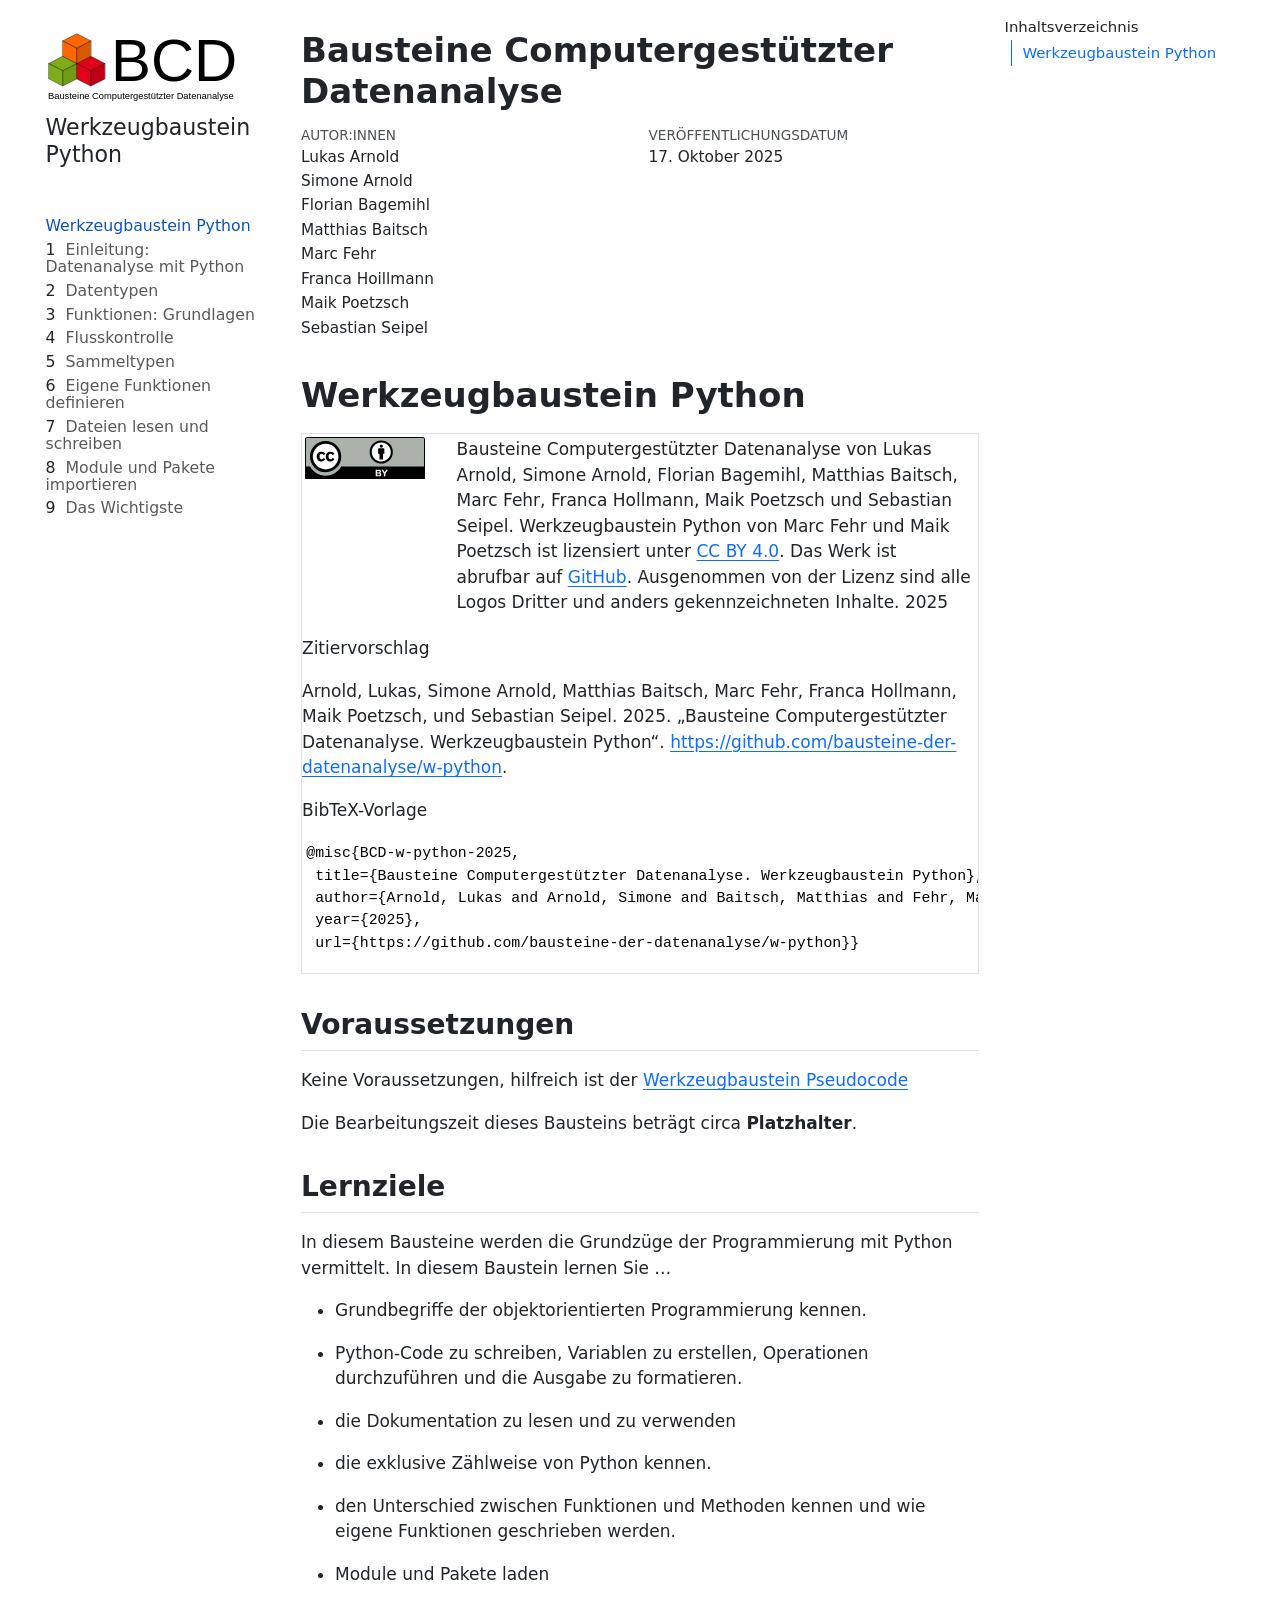
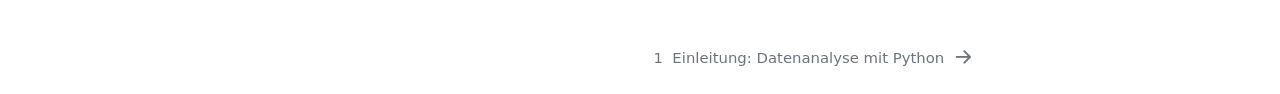
==== output/book/index.html @ e2e71bfd "Added english translation" ====
<!DOCTYPE html>
<html xmlns="http://www.w3.org/1999/xhtml" lang="de" xml:lang="de"><head>

<meta charset="utf-8">
<meta name="generator" content="quarto-1.6.42">

<meta name="viewport" content="width=device-width, initial-scale=1.0, user-scalable=yes">

<meta name="author" content="Lukas Arnold">
<meta name="author" content="Simone Arnold">
<meta name="author" content="Florian Bagemihl">
<meta name="author" content="Matthias Baitsch">
<meta name="author" content="Marc Fehr">
<meta name="author" content="Franca Hoillmann">
<meta name="author" content="Maik Poetzsch">
<meta name="author" content="Sebastian Seipel">

<title>Bausteine Computergestützter Datenanalyse</title>
<style>
code{white-space: pre-wrap;}
span.smallcaps{font-variant: small-caps;}
div.columns{display: flex; gap: min(4vw, 1.5em);}
div.column{flex: auto; overflow-x: auto;}
div.hanging-indent{margin-left: 1.5em; text-indent: -1.5em;}
ul.task-list{list-style: none;}
ul.task-list li input[type="checkbox"] {
  width: 0.8em;
  margin: 0 0.8em 0.2em -1em; /* quarto-specific, see https://github.com/quarto-dev/quarto-cli/issues/4556 */ 
  vertical-align: middle;
}
</style>


<script src="site_libs/quarto-nav/quarto-nav.js"></script>
<script src="site_libs/quarto-nav/headroom.min.js"></script>
<script src="site_libs/clipboard/clipboard.min.js"></script>
<script src="site_libs/quarto-search/autocomplete.umd.js"></script>
<script src="site_libs/quarto-search/fuse.min.js"></script>
<script src="site_libs/quarto-search/quarto-search.js"></script>
<meta name="quarto:offset" content="./">
<link href="./skript/einleitung.html" rel="next">
<script src="site_libs/quarto-html/quarto.js"></script>
<script src="site_libs/quarto-html/popper.min.js"></script>
<script src="site_libs/quarto-html/tippy.umd.min.js"></script>
<script src="site_libs/quarto-html/anchor.min.js"></script>
<link href="site_libs/quarto-html/tippy.css" rel="stylesheet">
<link href="site_libs/quarto-html/quarto-syntax-highlighting-2f5df379a58b258e96c21c0638c20c03.css" rel="stylesheet" id="quarto-text-highlighting-styles">
<script src="site_libs/bootstrap/bootstrap.min.js"></script>
<link href="site_libs/bootstrap/bootstrap-icons.css" rel="stylesheet">
<link href="site_libs/bootstrap/bootstrap-41b50336b84d19d21e4f3e93c35ff765.min.css" rel="stylesheet" append-hash="true" id="quarto-bootstrap" data-mode="light">
<script id="quarto-search-options" type="application/json">{
  "location": "sidebar",
  "copy-button": false,
  "collapse-after": 3,
  "panel-placement": "start",
  "type": "textbox",
  "limit": 50,
  "keyboard-shortcut": [
    "f",
    "/",
    "s"
  ],
  "show-item-context": false,
  "language": {
    "search-no-results-text": "Keine Treffer",
    "search-matching-documents-text": "Treffer",
    "search-copy-link-title": "Link in die Suche kopieren",
    "search-hide-matches-text": "Zusätzliche Treffer verbergen",
    "search-more-match-text": "weitere Treffer in diesem Dokument",
    "search-more-matches-text": "weitere Treffer in diesem Dokument",
    "search-clear-button-title": "Zurücksetzen",
    "search-text-placeholder": "",
    "search-detached-cancel-button-title": "Abbrechen",
    "search-submit-button-title": "Abschicken",
    "search-label": "Suchen"
  }
}</script>
<link rel="shortcut icon" href="skript/00-bilder/favicon_bcd_new.svg">
<link rel="icon" type="image/x-icon" href="logo.ico">


</head>

<body class="nav-sidebar floating">

<div id="quarto-search-results"></div>
  <header id="quarto-header" class="headroom fixed-top">
  <nav class="quarto-secondary-nav">
    <div class="container-fluid d-flex">
      <button type="button" class="quarto-btn-toggle btn" data-bs-toggle="collapse" role="button" data-bs-target=".quarto-sidebar-collapse-item" aria-controls="quarto-sidebar" aria-expanded="false" aria-label="Seitenleiste umschalten" onclick="if (window.quartoToggleHeadroom) { window.quartoToggleHeadroom(); }">
        <i class="bi bi-layout-text-sidebar-reverse"></i>
      </button>
        <nav class="quarto-page-breadcrumbs" aria-label="breadcrumb"><ol class="breadcrumb"><li class="breadcrumb-item"><a href="./index.html">Werkzeugbaustein Python</a></li></ol></nav>
        <a class="flex-grow-1" role="navigation" data-bs-toggle="collapse" data-bs-target=".quarto-sidebar-collapse-item" aria-controls="quarto-sidebar" aria-expanded="false" aria-label="Seitenleiste umschalten" onclick="if (window.quartoToggleHeadroom) { window.quartoToggleHeadroom(); }">      
        </a>
      <button type="button" class="btn quarto-search-button" aria-label="Suchen" onclick="window.quartoOpenSearch();">
        <i class="bi bi-search"></i>
      </button>
    </div>
  </nav>
</header>
<!-- content -->
<div id="quarto-content" class="quarto-container page-columns page-rows-contents page-layout-article">
<!-- sidebar -->
  <nav id="quarto-sidebar" class="sidebar collapse collapse-horizontal quarto-sidebar-collapse-item sidebar-navigation floating overflow-auto">
    <div class="pt-lg-2 mt-2 text-left sidebar-header sidebar-header-stacked">
      <a href="./index.html" class="sidebar-logo-link">
      <img src="./skript/00-bilder/logo_with_text_new.svg" alt="" class="sidebar-logo py-0 d-lg-inline d-none">
      </a>
    <div class="sidebar-title mb-0 py-0">
      <a href="./">Werkzeugbaustein Python</a> 
    </div>
      </div>
        <div class="mt-2 flex-shrink-0 align-items-center">
        <div class="sidebar-search">
        <div id="quarto-search" class="" title="Suchen"></div>
        </div>
        </div>
    <div class="sidebar-menu-container"> 
    <ul class="list-unstyled mt-1">
        <li class="sidebar-item">
  <div class="sidebar-item-container"> 
  <a href="./index.html" class="sidebar-item-text sidebar-link active">
 <span class="menu-text">Werkzeugbaustein Python</span></a>
  </div>
</li>
        <li class="sidebar-item">
  <div class="sidebar-item-container"> 
  <a href="./skript/einleitung.html" class="sidebar-item-text sidebar-link">
 <span class="menu-text"><span class="chapter-number">1</span>&nbsp; <span class="chapter-title">Einleitung: Datenanalyse mit Python</span></span></a>
  </div>
</li>
        <li class="sidebar-item">
  <div class="sidebar-item-container"> 
  <a href="./skript/datentypen.html" class="sidebar-item-text sidebar-link">
 <span class="menu-text"><span class="chapter-number">2</span>&nbsp; <span class="chapter-title">Datentypen</span></span></a>
  </div>
</li>
        <li class="sidebar-item">
  <div class="sidebar-item-container"> 
  <a href="./skript/funktionen.html" class="sidebar-item-text sidebar-link">
 <span class="menu-text"><span class="chapter-number">3</span>&nbsp; <span class="chapter-title">Funktionen: Grundlagen</span></span></a>
  </div>
</li>
        <li class="sidebar-item">
  <div class="sidebar-item-container"> 
  <a href="./skript/flusskontrolle.html" class="sidebar-item-text sidebar-link">
 <span class="menu-text"><span class="chapter-number">4</span>&nbsp; <span class="chapter-title">Flusskontrolle</span></span></a>
  </div>
</li>
        <li class="sidebar-item">
  <div class="sidebar-item-container"> 
  <a href="./skript/sammeltypen.html" class="sidebar-item-text sidebar-link">
 <span class="menu-text"><span class="chapter-number">5</span>&nbsp; <span class="chapter-title">Sammeltypen</span></span></a>
  </div>
</li>
        <li class="sidebar-item">
  <div class="sidebar-item-container"> 
  <a href="./skript/funktionen-definieren.html" class="sidebar-item-text sidebar-link">
 <span class="menu-text"><span class="chapter-number">6</span>&nbsp; <span class="chapter-title">Eigene Funktionen definieren</span></span></a>
  </div>
</li>
        <li class="sidebar-item">
  <div class="sidebar-item-container"> 
  <a href="./skript/dateien-lesen-und-schreiben.html" class="sidebar-item-text sidebar-link">
 <span class="menu-text"><span class="chapter-number">7</span>&nbsp; <span class="chapter-title">Dateien lesen und schreiben</span></span></a>
  </div>
</li>
        <li class="sidebar-item">
  <div class="sidebar-item-container"> 
  <a href="./skript/module-und-pakete-importieren.html" class="sidebar-item-text sidebar-link">
 <span class="menu-text"><span class="chapter-number">8</span>&nbsp; <span class="chapter-title">Module und Pakete importieren</span></span></a>
  </div>
</li>
        <li class="sidebar-item">
  <div class="sidebar-item-container"> 
  <a href="./skript/daswichtigste.html" class="sidebar-item-text sidebar-link">
 <span class="menu-text"><span class="chapter-number">9</span>&nbsp; <span class="chapter-title">Das Wichtigste</span></span></a>
  </div>
</li>
    </ul>
    </div>
</nav>
<div id="quarto-sidebar-glass" class="quarto-sidebar-collapse-item" data-bs-toggle="collapse" data-bs-target=".quarto-sidebar-collapse-item"></div>
<!-- margin-sidebar -->
    <div id="quarto-margin-sidebar" class="sidebar margin-sidebar">
        <nav id="TOC" role="doc-toc" class="toc-active">
    <h2 id="toc-title">Inhaltsverzeichnis</h2>
   
  <ul>
  <li><a href="#werkzeugbaustein-python" id="toc-werkzeugbaustein-python" class="nav-link active" data-scroll-target="#werkzeugbaustein-python">Werkzeugbaustein Python</a>
  <ul class="collapse">
  <li><a href="#voraussetzungen" id="toc-voraussetzungen" class="nav-link" data-scroll-target="#voraussetzungen">Voraussetzungen</a></li>
  <li><a href="#lernziele" id="toc-lernziele" class="nav-link" data-scroll-target="#lernziele">Lernziele</a></li>
  </ul></li>
  </ul>
</nav>
    </div>
<!-- main -->
<main class="content" id="quarto-document-content">

<header id="title-block-header" class="quarto-title-block default">
<div class="quarto-title">
<h1 class="title">Bausteine Computergestützter Datenanalyse</h1>
</div>



<div class="quarto-title-meta">

    <div>
    <div class="quarto-title-meta-heading">Autor:innen</div>
    <div class="quarto-title-meta-contents">
             <p>Lukas Arnold </p>
             <p>Simone Arnold </p>
             <p>Florian Bagemihl </p>
             <p>Matthias Baitsch </p>
             <p>Marc Fehr </p>
             <p>Franca Hoillmann </p>
             <p>Maik Poetzsch </p>
             <p>Sebastian Seipel </p>
          </div>
  </div>
    
    <div>
    <div class="quarto-title-meta-heading">Veröffentlichungsdatum</div>
    <div class="quarto-title-meta-contents">
      <p class="date">17. Oktober 2025</p>
    </div>
  </div>
  
    
  </div>
  


</header>


<section id="werkzeugbaustein-python" class="level1 unnumbered">
<h1 class="unnumbered">Werkzeugbaustein Python</h1>
<div id="Lizenz" class="border">
<div>

</div>
<div class="quarto-layout-panel" data-layout="[20, 80]">
<div class="quarto-layout-row">
<div class="quarto-layout-cell" style="flex-basis: 20.0%;justify-content: center;">
<p><img src="skript/00-bilder/CC-BY.svg" class="img-fluid" alt="Symbol des Lizenzhinweises Creative Commons BY"></p>
</div>
<div class="quarto-layout-cell" style="flex-basis: 80.0%;justify-content: flex-start;">
<p>Bausteine Computergestützter Datenanalyse von Lukas Arnold, Simone Arnold, Florian Bagemihl, Matthias Baitsch, Marc Fehr, Franca Hollmann, Maik Poetzsch und Sebastian Seipel. Werkzeugbaustein Python von Marc Fehr und Maik Poetzsch ist lizensiert unter <a href="https://creativecommons.org/licenses/by/4.0/deed.de">CC BY 4.0</a>. Das Werk ist abrufbar auf <a href="https://github.com/bausteine-der-datenanalyse/w-python">GitHub</a>. Ausgenommen von der Lizenz sind alle Logos Dritter und anders gekennzeichneten Inhalte. 2025</p>
</div>
</div>
</div>
<p>Zitiervorschlag</p>
<p>Arnold, Lukas, Simone Arnold, Matthias Baitsch, Marc Fehr, Franca Hollmann, Maik Poetzsch, und Sebastian Seipel. 2025. „Bausteine Computergestützter Datenanalyse. Werkzeugbaustein Python“. <a href="https://github.com/bausteine-der-datenanalyse/w-python" class="uri">https://github.com/bausteine-der-datenanalyse/w-python</a>.</p>
<p>BibTeX-Vorlage</p>
<pre><code>@misc{BCD-w-python-2025,
 title={Bausteine Computergestützter Datenanalyse. Werkzeugbaustein Python},
 author={Arnold, Lukas and Arnold, Simone and Baitsch, Matthias and Fehr, Marc and Hollmann, Franca and Poetzsch, Maik and Seipel, Sebastian},
 year={2025},
 url={https://github.com/bausteine-der-datenanalyse/w-python}} </code></pre>
</div>
<section id="voraussetzungen" class="level2">
<h2 class="anchored" data-anchor-id="voraussetzungen">Voraussetzungen</h2>
<p>Keine Voraussetzungen, hilfreich ist der <a href="https://bausteine-der-datenanalyse.github.io/w-pseudocode/Pseudocode.html">Werkzeugbaustein Pseudocode</a></p>
<p>Die Bearbeitungszeit dieses Bausteins beträgt circa <strong>Platzhalter</strong>.</p>
</section>
<section id="lernziele" class="level2">
<h2 class="anchored" data-anchor-id="lernziele">Lernziele</h2>
<p>In diesem Bausteine werden die Grundzüge der Programmierung mit Python vermittelt. In diesem Baustein lernen Sie …</p>
<ul>
<li><p>Grundbegriffe der objektorientierten Programmierung kennen.</p></li>
<li><p>Python-Code zu schreiben, Variablen zu erstellen, Operationen durchzuführen und die Ausgabe zu formatieren.</p></li>
<li><p>die Dokumentation zu lesen und zu verwenden</p></li>
<li><p>die exklusive Zählweise von Python kennen.</p></li>
<li><p>den Unterschied zwischen Funktionen und Methoden kennen und wie eigene Funktionen geschrieben werden.</p></li>
<li><p>Module und Pakete laden</p></li>
</ul>


</section>
</section>

</main> <!-- /main -->
<script id="quarto-html-after-body" type="application/javascript">
window.document.addEventListener("DOMContentLoaded", function (event) {
  const toggleBodyColorMode = (bsSheetEl) => {
    const mode = bsSheetEl.getAttribute("data-mode");
    const bodyEl = window.document.querySelector("body");
    if (mode === "dark") {
      bodyEl.classList.add("quarto-dark");
      bodyEl.classList.remove("quarto-light");
    } else {
      bodyEl.classList.add("quarto-light");
      bodyEl.classList.remove("quarto-dark");
    }
  }
  const toggleBodyColorPrimary = () => {
    const bsSheetEl = window.document.querySelector("link#quarto-bootstrap");
    if (bsSheetEl) {
      toggleBodyColorMode(bsSheetEl);
    }
  }
  toggleBodyColorPrimary();  
  const icon = "";
  const anchorJS = new window.AnchorJS();
  anchorJS.options = {
    placement: 'right',
    icon: icon
  };
  anchorJS.add('.anchored');
  const isCodeAnnotation = (el) => {
    for (const clz of el.classList) {
      if (clz.startsWith('code-annotation-')) {                     
        return true;
      }
    }
    return false;
  }
  const onCopySuccess = function(e) {
    // button target
    const button = e.trigger;
    // don't keep focus
    button.blur();
    // flash "checked"
    button.classList.add('code-copy-button-checked');
    var currentTitle = button.getAttribute("title");
    button.setAttribute("title", "Kopiert");
    let tooltip;
    if (window.bootstrap) {
      button.setAttribute("data-bs-toggle", "tooltip");
      button.setAttribute("data-bs-placement", "left");
      button.setAttribute("data-bs-title", "Kopiert");
      tooltip = new bootstrap.Tooltip(button, 
        { trigger: "manual", 
          customClass: "code-copy-button-tooltip",
          offset: [0, -8]});
      tooltip.show();    
    }
    setTimeout(function() {
      if (tooltip) {
        tooltip.hide();
        button.removeAttribute("data-bs-title");
        button.removeAttribute("data-bs-toggle");
        button.removeAttribute("data-bs-placement");
      }
      button.setAttribute("title", currentTitle);
      button.classList.remove('code-copy-button-checked');
    }, 1000);
    // clear code selection
    e.clearSelection();
  }
  const getTextToCopy = function(trigger) {
      const codeEl = trigger.previousElementSibling.cloneNode(true);
      for (const childEl of codeEl.children) {
        if (isCodeAnnotation(childEl)) {
          childEl.remove();
        }
      }
      return codeEl.innerText;
  }
  const clipboard = new window.ClipboardJS('.code-copy-button:not([data-in-quarto-modal])', {
    text: getTextToCopy
  });
  clipboard.on('success', onCopySuccess);
  if (window.document.getElementById('quarto-embedded-source-code-modal')) {
    const clipboardModal = new window.ClipboardJS('.code-copy-button[data-in-quarto-modal]', {
      text: getTextToCopy,
      container: window.document.getElementById('quarto-embedded-source-code-modal')
    });
    clipboardModal.on('success', onCopySuccess);
  }
    var localhostRegex = new RegExp(/^(?:http|https):\/\/localhost\:?[0-9]*\//);
    var mailtoRegex = new RegExp(/^mailto:/);
      var filterRegex = new RegExp('/' + window.location.host + '/');
    var isInternal = (href) => {
        return filterRegex.test(href) || localhostRegex.test(href) || mailtoRegex.test(href);
    }
    // Inspect non-navigation links and adorn them if external
 	var links = window.document.querySelectorAll('a[href]:not(.nav-link):not(.navbar-brand):not(.toc-action):not(.sidebar-link):not(.sidebar-item-toggle):not(.pagination-link):not(.no-external):not([aria-hidden]):not(.dropdown-item):not(.quarto-navigation-tool):not(.about-link)');
    for (var i=0; i<links.length; i++) {
      const link = links[i];
      if (!isInternal(link.href)) {
        // undo the damage that might have been done by quarto-nav.js in the case of
        // links that we want to consider external
        if (link.dataset.originalHref !== undefined) {
          link.href = link.dataset.originalHref;
        }
      }
    }
  function tippyHover(el, contentFn, onTriggerFn, onUntriggerFn) {
    const config = {
      allowHTML: true,
      maxWidth: 500,
      delay: 100,
      arrow: false,
      appendTo: function(el) {
          return el.parentElement;
      },
      interactive: true,
      interactiveBorder: 10,
      theme: 'quarto',
      placement: 'bottom-start',
    };
    if (contentFn) {
      config.content = contentFn;
    }
    if (onTriggerFn) {
      config.onTrigger = onTriggerFn;
    }
    if (onUntriggerFn) {
      config.onUntrigger = onUntriggerFn;
    }
    window.tippy(el, config); 
  }
  const noterefs = window.document.querySelectorAll('a[role="doc-noteref"]');
  for (var i=0; i<noterefs.length; i++) {
    const ref = noterefs[i];
    tippyHover(ref, function() {
      // use id or data attribute instead here
      let href = ref.getAttribute('data-footnote-href') || ref.getAttribute('href');
      try { href = new URL(href).hash; } catch {}
      const id = href.replace(/^#\/?/, "");
      const note = window.document.getElementById(id);
      if (note) {
        return note.innerHTML;
      } else {
        return "";
      }
    });
  }
  const xrefs = window.document.querySelectorAll('a.quarto-xref');
  const processXRef = (id, note) => {
    // Strip column container classes
    const stripColumnClz = (el) => {
      el.classList.remove("page-full", "page-columns");
      if (el.children) {
        for (const child of el.children) {
          stripColumnClz(child);
        }
      }
    }
    stripColumnClz(note)
    if (id === null || id.startsWith('sec-')) {
      // Special case sections, only their first couple elements
      const container = document.createElement("div");
      if (note.children && note.children.length > 2) {
        container.appendChild(note.children[0].cloneNode(true));
        for (let i = 1; i < note.children.length; i++) {
          const child = note.children[i];
          if (child.tagName === "P" && child.innerText === "") {
            continue;
          } else {
            container.appendChild(child.cloneNode(true));
            break;
          }
        }
        if (window.Quarto?.typesetMath) {
          window.Quarto.typesetMath(container);
        }
        return container.innerHTML
      } else {
        if (window.Quarto?.typesetMath) {
          window.Quarto.typesetMath(note);
        }
        return note.innerHTML;
      }
    } else {
      // Remove any anchor links if they are present
      const anchorLink = note.querySelector('a.anchorjs-link');
      if (anchorLink) {
        anchorLink.remove();
      }
      if (window.Quarto?.typesetMath) {
        window.Quarto.typesetMath(note);
      }
      if (note.classList.contains("callout")) {
        return note.outerHTML;
      } else {
        return note.innerHTML;
      }
    }
  }
  for (var i=0; i<xrefs.length; i++) {
    const xref = xrefs[i];
    tippyHover(xref, undefined, function(instance) {
      instance.disable();
      let url = xref.getAttribute('href');
      let hash = undefined; 
      if (url.startsWith('#')) {
        hash = url;
      } else {
        try { hash = new URL(url).hash; } catch {}
      }
      if (hash) {
        const id = hash.replace(/^#\/?/, "");
        const note = window.document.getElementById(id);
        if (note !== null) {
          try {
            const html = processXRef(id, note.cloneNode(true));
            instance.setContent(html);
          } finally {
            instance.enable();
            instance.show();
          }
        } else {
          // See if we can fetch this
          fetch(url.split('#')[0])
          .then(res => res.text())
          .then(html => {
            const parser = new DOMParser();
            const htmlDoc = parser.parseFromString(html, "text/html");
            const note = htmlDoc.getElementById(id);
            if (note !== null) {
              const html = processXRef(id, note);
              instance.setContent(html);
            } 
          }).finally(() => {
            instance.enable();
            instance.show();
          });
        }
      } else {
        // See if we can fetch a full url (with no hash to target)
        // This is a special case and we should probably do some content thinning / targeting
        fetch(url)
        .then(res => res.text())
        .then(html => {
          const parser = new DOMParser();
          const htmlDoc = parser.parseFromString(html, "text/html");
          const note = htmlDoc.querySelector('main.content');
          if (note !== null) {
            // This should only happen for chapter cross references
            // (since there is no id in the URL)
            // remove the first header
            if (note.children.length > 0 && note.children[0].tagName === "HEADER") {
              note.children[0].remove();
            }
            const html = processXRef(null, note);
            instance.setContent(html);
          } 
        }).finally(() => {
          instance.enable();
          instance.show();
        });
      }
    }, function(instance) {
    });
  }
      let selectedAnnoteEl;
      const selectorForAnnotation = ( cell, annotation) => {
        let cellAttr = 'data-code-cell="' + cell + '"';
        let lineAttr = 'data-code-annotation="' +  annotation + '"';
        const selector = 'span[' + cellAttr + '][' + lineAttr + ']';
        return selector;
      }
      const selectCodeLines = (annoteEl) => {
        const doc = window.document;
        const targetCell = annoteEl.getAttribute("data-target-cell");
        const targetAnnotation = annoteEl.getAttribute("data-target-annotation");
        const annoteSpan = window.document.querySelector(selectorForAnnotation(targetCell, targetAnnotation));
        const lines = annoteSpan.getAttribute("data-code-lines").split(",");
        const lineIds = lines.map((line) => {
          return targetCell + "-" + line;
        })
        let top = null;
        let height = null;
        let parent = null;
        if (lineIds.length > 0) {
            //compute the position of the single el (top and bottom and make a div)
            const el = window.document.getElementById(lineIds[0]);
            top = el.offsetTop;
            height = el.offsetHeight;
            parent = el.parentElement.parentElement;
          if (lineIds.length > 1) {
            const lastEl = window.document.getElementById(lineIds[lineIds.length - 1]);
            const bottom = lastEl.offsetTop + lastEl.offsetHeight;
            height = bottom - top;
          }
          if (top !== null && height !== null && parent !== null) {
            // cook up a div (if necessary) and position it 
            let div = window.document.getElementById("code-annotation-line-highlight");
            if (div === null) {
              div = window.document.createElement("div");
              div.setAttribute("id", "code-annotation-line-highlight");
              div.style.position = 'absolute';
              parent.appendChild(div);
            }
            div.style.top = top - 2 + "px";
            div.style.height = height + 4 + "px";
            div.style.left = 0;
            let gutterDiv = window.document.getElementById("code-annotation-line-highlight-gutter");
            if (gutterDiv === null) {
              gutterDiv = window.document.createElement("div");
              gutterDiv.setAttribute("id", "code-annotation-line-highlight-gutter");
              gutterDiv.style.position = 'absolute';
              const codeCell = window.document.getElementById(targetCell);
              const gutter = codeCell.querySelector('.code-annotation-gutter');
              gutter.appendChild(gutterDiv);
            }
            gutterDiv.style.top = top - 2 + "px";
            gutterDiv.style.height = height + 4 + "px";
          }
          selectedAnnoteEl = annoteEl;
        }
      };
      const unselectCodeLines = () => {
        const elementsIds = ["code-annotation-line-highlight", "code-annotation-line-highlight-gutter"];
        elementsIds.forEach((elId) => {
          const div = window.document.getElementById(elId);
          if (div) {
            div.remove();
          }
        });
        selectedAnnoteEl = undefined;
      };
        // Handle positioning of the toggle
    window.addEventListener(
      "resize",
      throttle(() => {
        elRect = undefined;
        if (selectedAnnoteEl) {
          selectCodeLines(selectedAnnoteEl);
        }
      }, 10)
    );
    function throttle(fn, ms) {
    let throttle = false;
    let timer;
      return (...args) => {
        if(!throttle) { // first call gets through
            fn.apply(this, args);
            throttle = true;
        } else { // all the others get throttled
            if(timer) clearTimeout(timer); // cancel #2
            timer = setTimeout(() => {
              fn.apply(this, args);
              timer = throttle = false;
            }, ms);
        }
      };
    }
      // Attach click handler to the DT
      const annoteDls = window.document.querySelectorAll('dt[data-target-cell]');
      for (const annoteDlNode of annoteDls) {
        annoteDlNode.addEventListener('click', (event) => {
          const clickedEl = event.target;
          if (clickedEl !== selectedAnnoteEl) {
            unselectCodeLines();
            const activeEl = window.document.querySelector('dt[data-target-cell].code-annotation-active');
            if (activeEl) {
              activeEl.classList.remove('code-annotation-active');
            }
            selectCodeLines(clickedEl);
            clickedEl.classList.add('code-annotation-active');
          } else {
            // Unselect the line
            unselectCodeLines();
            clickedEl.classList.remove('code-annotation-active');
          }
        });
      }
  const findCites = (el) => {
    const parentEl = el.parentElement;
    if (parentEl) {
      const cites = parentEl.dataset.cites;
      if (cites) {
        return {
          el,
          cites: cites.split(' ')
        };
      } else {
        return findCites(el.parentElement)
      }
    } else {
      return undefined;
    }
  };
  var bibliorefs = window.document.querySelectorAll('a[role="doc-biblioref"]');
  for (var i=0; i<bibliorefs.length; i++) {
    const ref = bibliorefs[i];
    const citeInfo = findCites(ref);
    if (citeInfo) {
      tippyHover(citeInfo.el, function() {
        var popup = window.document.createElement('div');
        citeInfo.cites.forEach(function(cite) {
          var citeDiv = window.document.createElement('div');
          citeDiv.classList.add('hanging-indent');
          citeDiv.classList.add('csl-entry');
          var biblioDiv = window.document.getElementById('ref-' + cite);
          if (biblioDiv) {
            citeDiv.innerHTML = biblioDiv.innerHTML;
          }
          popup.appendChild(citeDiv);
        });
        return popup.innerHTML;
      });
    }
  }
});
</script>
<nav class="page-navigation">
  <div class="nav-page nav-page-previous">
  </div>
  <div class="nav-page nav-page-next">
      <a href="./skript/einleitung.html" class="pagination-link" aria-label="Einleitung: Datenanalyse mit Python">
        <span class="nav-page-text"><span class="chapter-number">1</span>&nbsp; <span class="chapter-title">Einleitung: Datenanalyse mit Python</span></span> <i class="bi bi-arrow-right-short"></i>
      </a>
  </div>
</nav>
</div> <!-- /content -->




</body></html>
---- output/book/site_libs/quarto-html/tippy.css ----
.tippy-box[data-animation=fade][data-state=hidden]{opacity:0}[data-tippy-root]{max-width:calc(100vw - 10px)}.tippy-box{position:relative;background-color:#333;color:#fff;border-radius:4px;font-size:14px;line-height:1.4;white-space:normal;outline:0;transition-property:transform,visibility,opacity}.tippy-box[data-placement^=top]>.tippy-arrow{bottom:0}.tippy-box[data-placement^=top]>.tippy-arrow:before{bottom:-7px;left:0;border-width:8px 8px 0;border-top-color:initial;transform-origin:center top}.tippy-box[data-placement^=bottom]>.tippy-arrow{top:0}.tippy-box[data-placement^=bottom]>.tippy-arrow:before{top:-7px;left:0;border-width:0 8px 8px;border-bottom-color:initial;transform-origin:center bottom}.tippy-box[data-placement^=left]>.tippy-arrow{right:0}.tippy-box[data-placement^=left]>.tippy-arrow:before{border-width:8px 0 8px 8px;border-left-color:initial;right:-7px;transform-origin:center left}.tippy-box[data-placement^=right]>.tippy-arrow{left:0}.tippy-box[data-placement^=right]>.tippy-arrow:before{left:-7px;border-width:8px 8px 8px 0;border-right-color:initial;transform-origin:center right}.tippy-box[data-inertia][data-state=visible]{transition-timing-function:cubic-bezier(.54,1.5,.38,1.11)}.tippy-arrow{width:16px;height:16px;color:#333}.tippy-arrow:before{content:"";position:absolute;border-color:transparent;border-style:solid}.tippy-content{position:relative;padding:5px 9px;z-index:1}
---- output/book/site_libs/quarto-html/quarto-syntax-highlighting-2f5df379a58b258e96c21c0638c20c03.css ----
/* quarto syntax highlight colors */
:root {
  --quarto-hl-ot-color: #003B4F;
  --quarto-hl-at-color: #657422;
  --quarto-hl-ss-color: #20794D;
  --quarto-hl-an-color: #5E5E5E;
  --quarto-hl-fu-color: #4758AB;
  --quarto-hl-st-color: #20794D;
  --quarto-hl-cf-color: #003B4F;
  --quarto-hl-op-color: #5E5E5E;
  --quarto-hl-er-color: #AD0000;
  --quarto-hl-bn-color: #AD0000;
  --quarto-hl-al-color: #AD0000;
  --quarto-hl-va-color: #111111;
  --quarto-hl-bu-color: inherit;
  --quarto-hl-ex-color: inherit;
  --quarto-hl-pp-color: #AD0000;
  --quarto-hl-in-color: #5E5E5E;
  --quarto-hl-vs-color: #20794D;
  --quarto-hl-wa-color: #5E5E5E;
  --quarto-hl-do-color: #5E5E5E;
  --quarto-hl-im-color: #00769E;
  --quarto-hl-ch-color: #20794D;
  --quarto-hl-dt-color: #AD0000;
  --quarto-hl-fl-color: #AD0000;
  --quarto-hl-co-color: #5E5E5E;
  --quarto-hl-cv-color: #5E5E5E;
  --quarto-hl-cn-color: #8f5902;
  --quarto-hl-sc-color: #5E5E5E;
  --quarto-hl-dv-color: #AD0000;
  --quarto-hl-kw-color: #003B4F;
}

/* other quarto variables */
:root {
  --quarto-font-monospace: SFMono-Regular, Menlo, Monaco, Consolas, "Liberation Mono", "Courier New", monospace;
}

pre > code.sourceCode > span {
  color: #003B4F;
}

code span {
  color: #003B4F;
}

code.sourceCode > span {
  color: #003B4F;
}

div.sourceCode,
div.sourceCode pre.sourceCode {
  color: #003B4F;
}

code span.ot {
  color: #003B4F;
  font-style: inherit;
}

code span.at {
  color: #657422;
  font-style: inherit;
}

code span.ss {
  color: #20794D;
  font-style: inherit;
}

code span.an {
  color: #5E5E5E;
  font-style: inherit;
}

code span.fu {
  color: #4758AB;
  font-style: inherit;
}

code span.st {
  color: #20794D;
  font-style: inherit;
}

code span.cf {
  color: #003B4F;
  font-weight: bold;
  font-style: inherit;
}

code span.op {
  color: #5E5E5E;
  font-style: inherit;
}

code span.er {
  color: #AD0000;
  font-style: inherit;
}

code span.bn {
  color: #AD0000;
  font-style: inherit;
}

code span.al {
  color: #AD0000;
  font-style: inherit;
}

code span.va {
  color: #111111;
  font-style: inherit;
}

code span.bu {
  font-style: inherit;
}

code span.ex {
  font-style: inherit;
}

code span.pp {
  color: #AD0000;
  font-style: inherit;
}

code span.in {
  color: #5E5E5E;
  font-style: inherit;
}

code span.vs {
  color: #20794D;
  font-style: inherit;
}

code span.wa {
  color: #5E5E5E;
  font-style: italic;
}

code span.do {
  color: #5E5E5E;
  font-style: italic;
}

code span.im {
  color: #00769E;
  font-style: inherit;
}

code span.ch {
  color: #20794D;
  font-style: inherit;
}

code span.dt {
  color: #AD0000;
  font-style: inherit;
}

code span.fl {
  color: #AD0000;
  font-style: inherit;
}

code span.co {
  color: #5E5E5E;
  font-style: inherit;
}

code span.cv {
  color: #5E5E5E;
  font-style: italic;
}

code span.cn {
  color: #8f5902;
  font-style: inherit;
}

code span.sc {
  color: #5E5E5E;
  font-style: inherit;
}

code span.dv {
  color: #AD0000;
  font-style: inherit;
}

code span.kw {
  color: #003B4F;
  font-weight: bold;
  font-style: inherit;
}

.prevent-inlining {
  content: "</";
}

/*# sourceMappingURL=35eb38a806ee71ea6d2563be2308c832.css.map */
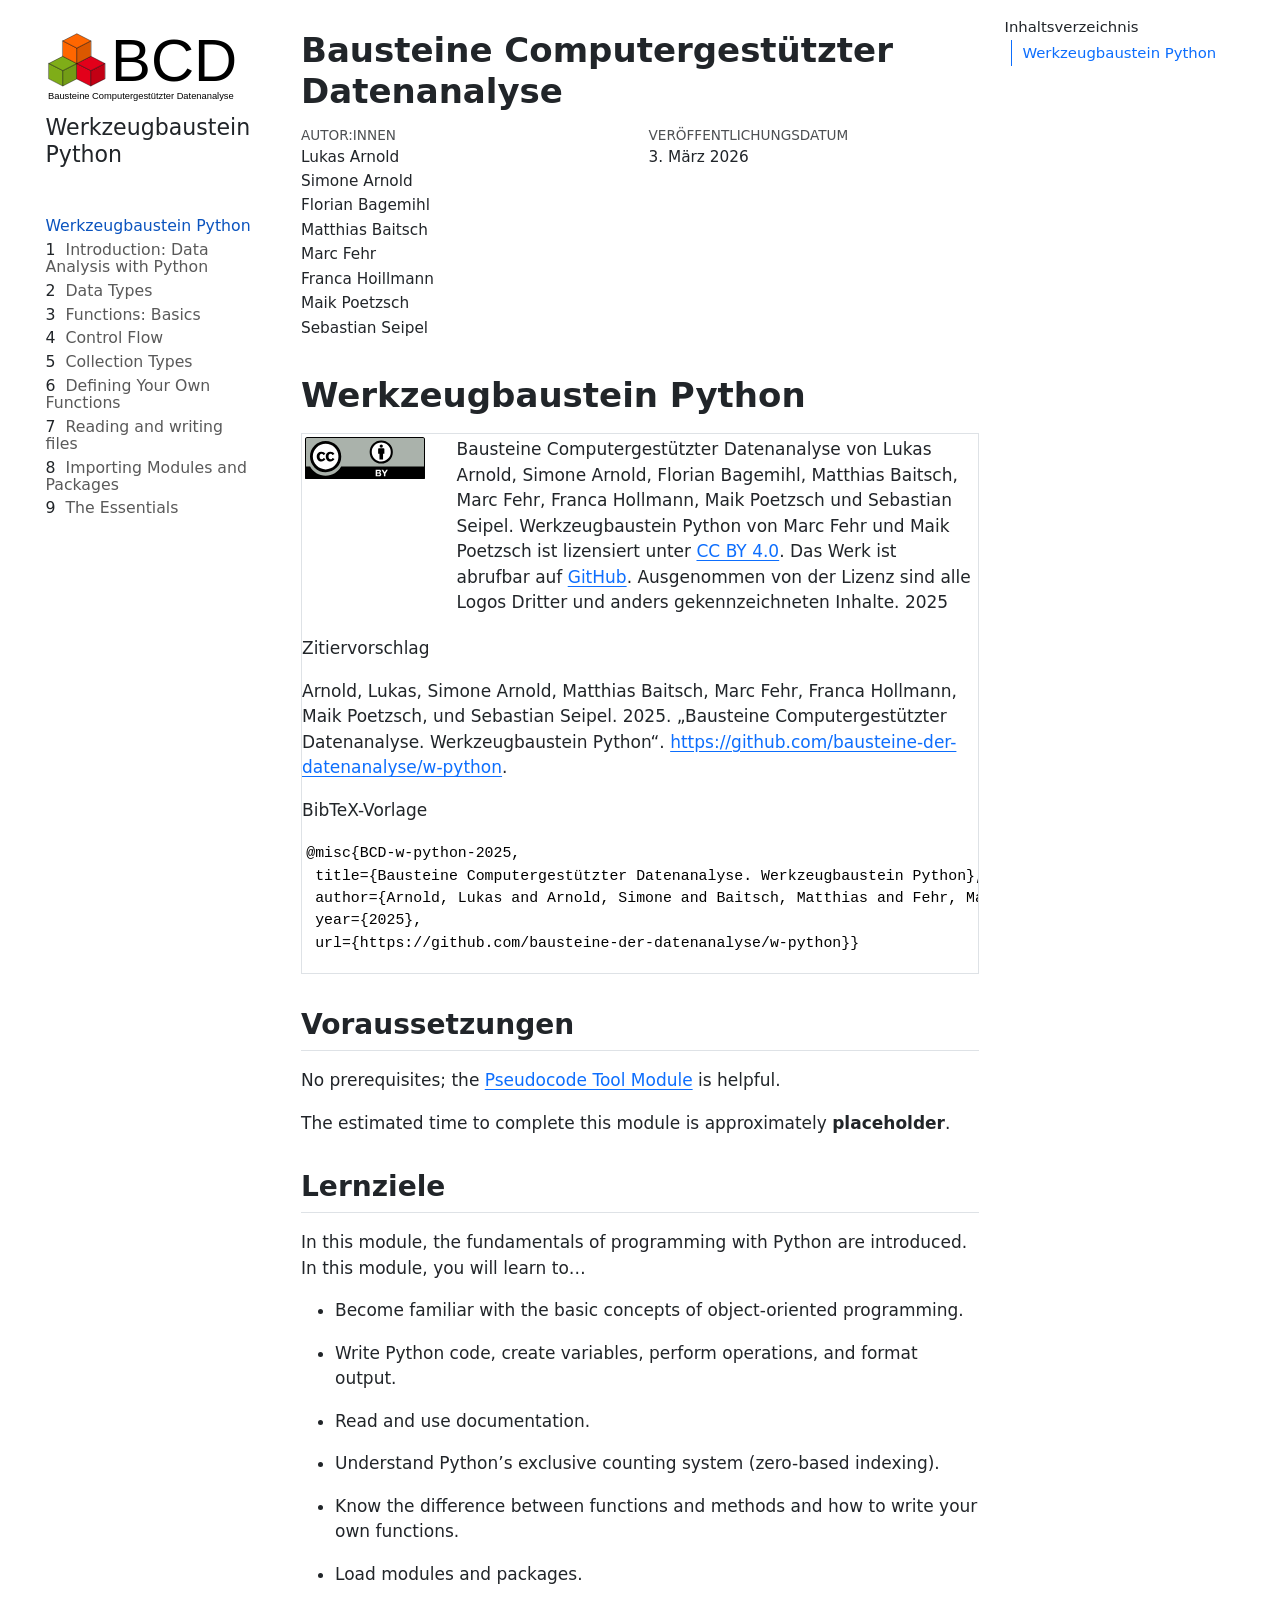
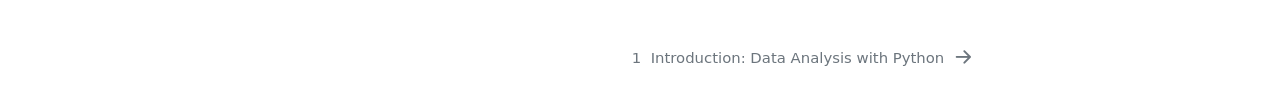
==== commit 768ed5ee: "CI added changes 2026-03-03 13:48:06" ====
--- a/output/book/index.html
+++ b/output/book/index.html
@@ -2,7 +2,7 @@
 <html xmlns="http://www.w3.org/1999/xhtml" lang="de" xml:lang="de"><head>
 
 <meta charset="utf-8">
-<meta name="generator" content="quarto-1.6.42">
+<meta name="generator" content="quarto-1.8.27">
 
 <meta name="viewport" content="width=device-width, initial-scale=1.0, user-scalable=yes">
 
@@ -39,15 +39,17 @@
 <script src="site_libs/quarto-search/quarto-search.js"></script>
 <meta name="quarto:offset" content="./">
 <link href="./skript/einleitung.html" rel="next">
-<script src="site_libs/quarto-html/quarto.js"></script>
+<script src="site_libs/quarto-html/quarto.js" type="module"></script>
+<script src="site_libs/quarto-html/tabsets/tabsets.js" type="module"></script>
+<script src="site_libs/quarto-html/axe/axe-check.js" type="module"></script>
 <script src="site_libs/quarto-html/popper.min.js"></script>
 <script src="site_libs/quarto-html/tippy.umd.min.js"></script>
 <script src="site_libs/quarto-html/anchor.min.js"></script>
 <link href="site_libs/quarto-html/tippy.css" rel="stylesheet">
-<link href="site_libs/quarto-html/quarto-syntax-highlighting-2f5df379a58b258e96c21c0638c20c03.css" rel="stylesheet" id="quarto-text-highlighting-styles">
+<link href="site_libs/quarto-html/quarto-syntax-highlighting-ed96de9b727972fe78a7b5d16c58bf87.css" rel="stylesheet" id="quarto-text-highlighting-styles">
 <script src="site_libs/bootstrap/bootstrap.min.js"></script>
 <link href="site_libs/bootstrap/bootstrap-icons.css" rel="stylesheet">
-<link href="site_libs/bootstrap/bootstrap-41b50336b84d19d21e4f3e93c35ff765.min.css" rel="stylesheet" append-hash="true" id="quarto-bootstrap" data-mode="light">
+<link href="site_libs/bootstrap/bootstrap-c8cd78f0f7a4102d54b040ada74a3c93.min.css" rel="stylesheet" append-hash="true" id="quarto-bootstrap" data-mode="light">
 <script id="quarto-search-options" type="application/json">{
   "location": "sidebar",
   "copy-button": false,
@@ -81,7 +83,7 @@
 
 </head>
 
-<body class="nav-sidebar floating">
+<body class="nav-sidebar floating quarto-light">
 
 <div id="quarto-search-results"></div>
   <header id="quarto-header" class="headroom fixed-top">
@@ -105,7 +107,8 @@
   <nav id="quarto-sidebar" class="sidebar collapse collapse-horizontal quarto-sidebar-collapse-item sidebar-navigation floating overflow-auto">
     <div class="pt-lg-2 mt-2 text-left sidebar-header sidebar-header-stacked">
       <a href="./index.html" class="sidebar-logo-link">
-      <img src="./skript/00-bilder/logo_with_text_new.svg" alt="" class="sidebar-logo py-0 d-lg-inline d-none">
+      <img src="./skript/00-bilder/logo_with_text_new.svg" alt="" class="sidebar-logo light-content py-0 d-lg-inline d-none">
+      <img src="./skript/00-bilder/logo_with_text_new.svg" alt="" class="sidebar-logo dark-content py-0 d-lg-inline d-none">
       </a>
     <div class="sidebar-title mb-0 py-0">
       <a href="./">Werkzeugbaustein Python</a> 
@@ -127,55 +130,55 @@
         <li class="sidebar-item">
   <div class="sidebar-item-container"> 
   <a href="./skript/einleitung.html" class="sidebar-item-text sidebar-link">
- <span class="menu-text"><span class="chapter-number">1</span>&nbsp; <span class="chapter-title">Einleitung: Datenanalyse mit Python</span></span></a>
+ <span class="menu-text"><span class="chapter-number">1</span>&nbsp; <span class="chapter-title">Introduction: Data Analysis with Python</span></span></a>
   </div>
 </li>
         <li class="sidebar-item">
   <div class="sidebar-item-container"> 
   <a href="./skript/datentypen.html" class="sidebar-item-text sidebar-link">
- <span class="menu-text"><span class="chapter-number">2</span>&nbsp; <span class="chapter-title">Datentypen</span></span></a>
+ <span class="menu-text"><span class="chapter-number">2</span>&nbsp; <span class="chapter-title">Data Types</span></span></a>
   </div>
 </li>
         <li class="sidebar-item">
   <div class="sidebar-item-container"> 
   <a href="./skript/funktionen.html" class="sidebar-item-text sidebar-link">
- <span class="menu-text"><span class="chapter-number">3</span>&nbsp; <span class="chapter-title">Funktionen: Grundlagen</span></span></a>
+ <span class="menu-text"><span class="chapter-number">3</span>&nbsp; <span class="chapter-title">Functions: Basics</span></span></a>
   </div>
 </li>
         <li class="sidebar-item">
   <div class="sidebar-item-container"> 
   <a href="./skript/flusskontrolle.html" class="sidebar-item-text sidebar-link">
- <span class="menu-text"><span class="chapter-number">4</span>&nbsp; <span class="chapter-title">Flusskontrolle</span></span></a>
+ <span class="menu-text"><span class="chapter-number">4</span>&nbsp; <span class="chapter-title">Control Flow</span></span></a>
   </div>
 </li>
         <li class="sidebar-item">
   <div class="sidebar-item-container"> 
   <a href="./skript/sammeltypen.html" class="sidebar-item-text sidebar-link">
- <span class="menu-text"><span class="chapter-number">5</span>&nbsp; <span class="chapter-title">Sammeltypen</span></span></a>
+ <span class="menu-text"><span class="chapter-number">5</span>&nbsp; <span class="chapter-title">Collection Types</span></span></a>
   </div>
 </li>
         <li class="sidebar-item">
   <div class="sidebar-item-container"> 
   <a href="./skript/funktionen-definieren.html" class="sidebar-item-text sidebar-link">
- <span class="menu-text"><span class="chapter-number">6</span>&nbsp; <span class="chapter-title">Eigene Funktionen definieren</span></span></a>
+ <span class="menu-text"><span class="chapter-number">6</span>&nbsp; <span class="chapter-title">Defining Your Own Functions</span></span></a>
   </div>
 </li>
         <li class="sidebar-item">
   <div class="sidebar-item-container"> 
   <a href="./skript/dateien-lesen-und-schreiben.html" class="sidebar-item-text sidebar-link">
- <span class="menu-text"><span class="chapter-number">7</span>&nbsp; <span class="chapter-title">Dateien lesen und schreiben</span></span></a>
+ <span class="menu-text"><span class="chapter-number">7</span>&nbsp; <span class="chapter-title">Reading and writing files</span></span></a>
   </div>
 </li>
         <li class="sidebar-item">
   <div class="sidebar-item-container"> 
   <a href="./skript/module-und-pakete-importieren.html" class="sidebar-item-text sidebar-link">
- <span class="menu-text"><span class="chapter-number">8</span>&nbsp; <span class="chapter-title">Module und Pakete importieren</span></span></a>
+ <span class="menu-text"><span class="chapter-number">8</span>&nbsp; <span class="chapter-title">Importing Modules and Packages</span></span></a>
   </div>
 </li>
         <li class="sidebar-item">
   <div class="sidebar-item-container"> 
   <a href="./skript/daswichtigste.html" class="sidebar-item-text sidebar-link">
- <span class="menu-text"><span class="chapter-number">9</span>&nbsp; <span class="chapter-title">Das Wichtigste</span></span></a>
+ <span class="menu-text"><span class="chapter-number">9</span>&nbsp; <span class="chapter-title">The Essentials</span></span></a>
   </div>
 </li>
     </ul>
@@ -225,7 +228,7 @@
     <div>
     <div class="quarto-title-meta-heading">Veröffentlichungsdatum</div>
     <div class="quarto-title-meta-contents">
-      <p class="date">17. Oktober 2025</p>
+      <p class="date">3. März 2026</p>
     </div>
   </div>
   
@@ -240,9 +243,6 @@
 <section id="werkzeugbaustein-python" class="level1 unnumbered">
 <h1 class="unnumbered">Werkzeugbaustein Python</h1>
 <div id="Lizenz" class="border">
-<div>
-
-</div>
 <div class="quarto-layout-panel" data-layout="[20, 80]">
 <div class="quarto-layout-row">
 <div class="quarto-layout-cell" style="flex-basis: 20.0%;justify-content: center;">
@@ -264,19 +264,19 @@
 </div>
 <section id="voraussetzungen" class="level2">
 <h2 class="anchored" data-anchor-id="voraussetzungen">Voraussetzungen</h2>
-<p>Keine Voraussetzungen, hilfreich ist der <a href="https://bausteine-der-datenanalyse.github.io/w-pseudocode/Pseudocode.html">Werkzeugbaustein Pseudocode</a></p>
-<p>Die Bearbeitungszeit dieses Bausteins beträgt circa <strong>Platzhalter</strong>.</p>
+<p>No prerequisites; the <a href="https://bausteine-der-datenanalyse.github.io/w-pseudocode/Pseudocode.html">Pseudocode Tool Module</a> is helpful.</p>
+<p>The estimated time to complete this module is approximately <strong>placeholder</strong>.</p>
 </section>
 <section id="lernziele" class="level2">
 <h2 class="anchored" data-anchor-id="lernziele">Lernziele</h2>
-<p>In diesem Bausteine werden die Grundzüge der Programmierung mit Python vermittelt. In diesem Baustein lernen Sie …</p>
+<p>In this module, the fundamentals of programming with Python are introduced. In this module, you will learn to…</p>
 <ul>
-<li><p>Grundbegriffe der objektorientierten Programmierung kennen.</p></li>
-<li><p>Python-Code zu schreiben, Variablen zu erstellen, Operationen durchzuführen und die Ausgabe zu formatieren.</p></li>
-<li><p>die Dokumentation zu lesen und zu verwenden</p></li>
-<li><p>die exklusive Zählweise von Python kennen.</p></li>
-<li><p>den Unterschied zwischen Funktionen und Methoden kennen und wie eigene Funktionen geschrieben werden.</p></li>
-<li><p>Module und Pakete laden</p></li>
+<li><p>Become familiar with the basic concepts of object-oriented programming.</p></li>
+<li><p>Write Python code, create variables, perform operations, and format output.</p></li>
+<li><p>Read and use documentation.</p></li>
+<li><p>Understand Python’s exclusive counting system (zero-based indexing).</p></li>
+<li><p>Know the difference between functions and methods and how to write your own functions.</p></li>
+<li><p>Load modules and packages.</p></li>
 </ul>
 
 
@@ -285,236 +285,243 @@
 
 </main> <!-- /main -->
 <script id="quarto-html-after-body" type="application/javascript">
-window.document.addEventListener("DOMContentLoaded", function (event) {
-  const toggleBodyColorMode = (bsSheetEl) => {
-    const mode = bsSheetEl.getAttribute("data-mode");
-    const bodyEl = window.document.querySelector("body");
-    if (mode === "dark") {
-      bodyEl.classList.add("quarto-dark");
-      bodyEl.classList.remove("quarto-light");
-    } else {
-      bodyEl.classList.add("quarto-light");
-      bodyEl.classList.remove("quarto-dark");
-    }
-  }
-  const toggleBodyColorPrimary = () => {
-    const bsSheetEl = window.document.querySelector("link#quarto-bootstrap");
-    if (bsSheetEl) {
-      toggleBodyColorMode(bsSheetEl);
-    }
-  }
-  toggleBodyColorPrimary();  
-  const icon = "";
-  const anchorJS = new window.AnchorJS();
-  anchorJS.options = {
-    placement: 'right',
-    icon: icon
-  };
-  anchorJS.add('.anchored');
-  const isCodeAnnotation = (el) => {
-    for (const clz of el.classList) {
-      if (clz.startsWith('code-annotation-')) {                     
-        return true;
-      }
-    }
-    return false;
-  }
-  const onCopySuccess = function(e) {
-    // button target
-    const button = e.trigger;
-    // don't keep focus
-    button.blur();
-    // flash "checked"
-    button.classList.add('code-copy-button-checked');
-    var currentTitle = button.getAttribute("title");
-    button.setAttribute("title", "Kopiert");
-    let tooltip;
-    if (window.bootstrap) {
-      button.setAttribute("data-bs-toggle", "tooltip");
-      button.setAttribute("data-bs-placement", "left");
-      button.setAttribute("data-bs-title", "Kopiert");
-      tooltip = new bootstrap.Tooltip(button, 
-        { trigger: "manual", 
-          customClass: "code-copy-button-tooltip",
-          offset: [0, -8]});
-      tooltip.show();    
-    }
-    setTimeout(function() {
-      if (tooltip) {
-        tooltip.hide();
-        button.removeAttribute("data-bs-title");
-        button.removeAttribute("data-bs-toggle");
-        button.removeAttribute("data-bs-placement");
-      }
-      button.setAttribute("title", currentTitle);
-      button.classList.remove('code-copy-button-checked');
-    }, 1000);
-    // clear code selection
-    e.clearSelection();
-  }
-  const getTextToCopy = function(trigger) {
-      const codeEl = trigger.previousElementSibling.cloneNode(true);
+  window.document.addEventListener("DOMContentLoaded", function (event) {
+    const icon = "";
+    const anchorJS = new window.AnchorJS();
+    anchorJS.options = {
+      placement: 'right',
+      icon: icon
+    };
+    anchorJS.add('.anchored');
+    const isCodeAnnotation = (el) => {
+      for (const clz of el.classList) {
+        if (clz.startsWith('code-annotation-')) {                     
+          return true;
+        }
+      }
+      return false;
+    }
+    const onCopySuccess = function(e) {
+      // button target
+      const button = e.trigger;
+      // don't keep focus
+      button.blur();
+      // flash "checked"
+      button.classList.add('code-copy-button-checked');
+      var currentTitle = button.getAttribute("title");
+      button.setAttribute("title", "Kopiert");
+      let tooltip;
+      if (window.bootstrap) {
+        button.setAttribute("data-bs-toggle", "tooltip");
+        button.setAttribute("data-bs-placement", "left");
+        button.setAttribute("data-bs-title", "Kopiert");
+        tooltip = new bootstrap.Tooltip(button, 
+          { trigger: "manual", 
+            customClass: "code-copy-button-tooltip",
+            offset: [0, -8]});
+        tooltip.show();    
+      }
+      setTimeout(function() {
+        if (tooltip) {
+          tooltip.hide();
+          button.removeAttribute("data-bs-title");
+          button.removeAttribute("data-bs-toggle");
+          button.removeAttribute("data-bs-placement");
+        }
+        button.setAttribute("title", currentTitle);
+        button.classList.remove('code-copy-button-checked');
+      }, 1000);
+      // clear code selection
+      e.clearSelection();
+    }
+    const getTextToCopy = function(trigger) {
+      const outerScaffold = trigger.parentElement.cloneNode(true);
+      const codeEl = outerScaffold.querySelector('code');
       for (const childEl of codeEl.children) {
         if (isCodeAnnotation(childEl)) {
           childEl.remove();
         }
       }
       return codeEl.innerText;
-  }
-  const clipboard = new window.ClipboardJS('.code-copy-button:not([data-in-quarto-modal])', {
-    text: getTextToCopy
-  });
-  clipboard.on('success', onCopySuccess);
-  if (window.document.getElementById('quarto-embedded-source-code-modal')) {
-    const clipboardModal = new window.ClipboardJS('.code-copy-button[data-in-quarto-modal]', {
-      text: getTextToCopy,
-      container: window.document.getElementById('quarto-embedded-source-code-modal')
+    }
+    const clipboard = new window.ClipboardJS('.code-copy-button:not([data-in-quarto-modal])', {
+      text: getTextToCopy
     });
-    clipboardModal.on('success', onCopySuccess);
-  }
-    var localhostRegex = new RegExp(/^(?:http|https):\/\/localhost\:?[0-9]*\//);
-    var mailtoRegex = new RegExp(/^mailto:/);
-      var filterRegex = new RegExp('/' + window.location.host + '/');
-    var isInternal = (href) => {
-        return filterRegex.test(href) || localhostRegex.test(href) || mailtoRegex.test(href);
-    }
-    // Inspect non-navigation links and adorn them if external
- 	var links = window.document.querySelectorAll('a[href]:not(.nav-link):not(.navbar-brand):not(.toc-action):not(.sidebar-link):not(.sidebar-item-toggle):not(.pagination-link):not(.no-external):not([aria-hidden]):not(.dropdown-item):not(.quarto-navigation-tool):not(.about-link)');
-    for (var i=0; i<links.length; i++) {
-      const link = links[i];
-      if (!isInternal(link.href)) {
-        // undo the damage that might have been done by quarto-nav.js in the case of
-        // links that we want to consider external
-        if (link.dataset.originalHref !== undefined) {
-          link.href = link.dataset.originalHref;
-        }
-      }
-    }
-  function tippyHover(el, contentFn, onTriggerFn, onUntriggerFn) {
-    const config = {
-      allowHTML: true,
-      maxWidth: 500,
-      delay: 100,
-      arrow: false,
-      appendTo: function(el) {
-          return el.parentElement;
-      },
-      interactive: true,
-      interactiveBorder: 10,
-      theme: 'quarto',
-      placement: 'bottom-start',
-    };
-    if (contentFn) {
-      config.content = contentFn;
-    }
-    if (onTriggerFn) {
-      config.onTrigger = onTriggerFn;
-    }
-    if (onUntriggerFn) {
-      config.onUntrigger = onUntriggerFn;
-    }
-    window.tippy(el, config); 
-  }
-  const noterefs = window.document.querySelectorAll('a[role="doc-noteref"]');
-  for (var i=0; i<noterefs.length; i++) {
-    const ref = noterefs[i];
-    tippyHover(ref, function() {
-      // use id or data attribute instead here
-      let href = ref.getAttribute('data-footnote-href') || ref.getAttribute('href');
-      try { href = new URL(href).hash; } catch {}
-      const id = href.replace(/^#\/?/, "");
-      const note = window.document.getElementById(id);
-      if (note) {
-        return note.innerHTML;
+    clipboard.on('success', onCopySuccess);
+    if (window.document.getElementById('quarto-embedded-source-code-modal')) {
+      const clipboardModal = new window.ClipboardJS('.code-copy-button[data-in-quarto-modal]', {
+        text: getTextToCopy,
+        container: window.document.getElementById('quarto-embedded-source-code-modal')
+      });
+      clipboardModal.on('success', onCopySuccess);
+    }
+      var localhostRegex = new RegExp(/^(?:http|https):\/\/localhost\:?[0-9]*\//);
+      var mailtoRegex = new RegExp(/^mailto:/);
+        var filterRegex = new RegExp('/' + window.location.host + '/');
+      var isInternal = (href) => {
+          return filterRegex.test(href) || localhostRegex.test(href) || mailtoRegex.test(href);
+      }
+      // Inspect non-navigation links and adorn them if external
+     var links = window.document.querySelectorAll('a[href]:not(.nav-link):not(.navbar-brand):not(.toc-action):not(.sidebar-link):not(.sidebar-item-toggle):not(.pagination-link):not(.no-external):not([aria-hidden]):not(.dropdown-item):not(.quarto-navigation-tool):not(.about-link)');
+      for (var i=0; i<links.length; i++) {
+        const link = links[i];
+        if (!isInternal(link.href)) {
+          // undo the damage that might have been done by quarto-nav.js in the case of
+          // links that we want to consider external
+          if (link.dataset.originalHref !== undefined) {
+            link.href = link.dataset.originalHref;
+          }
+        }
+      }
+    function tippyHover(el, contentFn, onTriggerFn, onUntriggerFn) {
+      const config = {
+        allowHTML: true,
+        maxWidth: 500,
+        delay: 100,
+        arrow: false,
+        appendTo: function(el) {
+            return el.parentElement;
+        },
+        interactive: true,
+        interactiveBorder: 10,
+        theme: 'quarto',
+        placement: 'bottom-start',
+      };
+      if (contentFn) {
+        config.content = contentFn;
+      }
+      if (onTriggerFn) {
+        config.onTrigger = onTriggerFn;
+      }
+      if (onUntriggerFn) {
+        config.onUntrigger = onUntriggerFn;
+      }
+      window.tippy(el, config); 
+    }
+    const noterefs = window.document.querySelectorAll('a[role="doc-noteref"]');
+    for (var i=0; i<noterefs.length; i++) {
+      const ref = noterefs[i];
+      tippyHover(ref, function() {
+        // use id or data attribute instead here
+        let href = ref.getAttribute('data-footnote-href') || ref.getAttribute('href');
+        try { href = new URL(href).hash; } catch {}
+        const id = href.replace(/^#\/?/, "");
+        const note = window.document.getElementById(id);
+        if (note) {
+          return note.innerHTML;
+        } else {
+          return "";
+        }
+      });
+    }
+    const xrefs = window.document.querySelectorAll('a.quarto-xref');
+    const processXRef = (id, note) => {
+      // Strip column container classes
+      const stripColumnClz = (el) => {
+        el.classList.remove("page-full", "page-columns");
+        if (el.children) {
+          for (const child of el.children) {
+            stripColumnClz(child);
+          }
+        }
+      }
+      stripColumnClz(note)
+      if (id === null || id.startsWith('sec-')) {
+        // Special case sections, only their first couple elements
+        const container = document.createElement("div");
+        if (note.children && note.children.length > 2) {
+          container.appendChild(note.children[0].cloneNode(true));
+          for (let i = 1; i < note.children.length; i++) {
+            const child = note.children[i];
+            if (child.tagName === "P" && child.innerText === "") {
+              continue;
+            } else {
+              container.appendChild(child.cloneNode(true));
+              break;
+            }
+          }
+          if (window.Quarto?.typesetMath) {
+            window.Quarto.typesetMath(container);
+          }
+          return container.innerHTML
+        } else {
+          if (window.Quarto?.typesetMath) {
+            window.Quarto.typesetMath(note);
+          }
+          return note.innerHTML;
+        }
       } else {
-        return "";
-      }
-    });
-  }
-  const xrefs = window.document.querySelectorAll('a.quarto-xref');
-  const processXRef = (id, note) => {
-    // Strip column container classes
-    const stripColumnClz = (el) => {
-      el.classList.remove("page-full", "page-columns");
-      if (el.children) {
-        for (const child of el.children) {
-          stripColumnClz(child);
-        }
-      }
-    }
-    stripColumnClz(note)
-    if (id === null || id.startsWith('sec-')) {
-      // Special case sections, only their first couple elements
-      const container = document.createElement("div");
-      if (note.children && note.children.length > 2) {
-        container.appendChild(note.children[0].cloneNode(true));
-        for (let i = 1; i < note.children.length; i++) {
-          const child = note.children[i];
-          if (child.tagName === "P" && child.innerText === "") {
-            continue;
-          } else {
-            container.appendChild(child.cloneNode(true));
-            break;
-          }
-        }
-        if (window.Quarto?.typesetMath) {
-          window.Quarto.typesetMath(container);
-        }
-        return container.innerHTML
-      } else {
+        // Remove any anchor links if they are present
+        const anchorLink = note.querySelector('a.anchorjs-link');
+        if (anchorLink) {
+          anchorLink.remove();
+        }
         if (window.Quarto?.typesetMath) {
           window.Quarto.typesetMath(note);
         }
-        return note.innerHTML;
-      }
-    } else {
-      // Remove any anchor links if they are present
-      const anchorLink = note.querySelector('a.anchorjs-link');
-      if (anchorLink) {
-        anchorLink.remove();
-      }
-      if (window.Quarto?.typesetMath) {
-        window.Quarto.typesetMath(note);
-      }
-      if (note.classList.contains("callout")) {
-        return note.outerHTML;
-      } else {
-        return note.innerHTML;
-      }
-    }
-  }
-  for (var i=0; i<xrefs.length; i++) {
-    const xref = xrefs[i];
-    tippyHover(xref, undefined, function(instance) {
-      instance.disable();
-      let url = xref.getAttribute('href');
-      let hash = undefined; 
-      if (url.startsWith('#')) {
-        hash = url;
-      } else {
-        try { hash = new URL(url).hash; } catch {}
-      }
-      if (hash) {
-        const id = hash.replace(/^#\/?/, "");
-        const note = window.document.getElementById(id);
-        if (note !== null) {
-          try {
-            const html = processXRef(id, note.cloneNode(true));
-            instance.setContent(html);
-          } finally {
-            instance.enable();
-            instance.show();
-          }
+        if (note.classList.contains("callout")) {
+          return note.outerHTML;
         } else {
-          // See if we can fetch this
-          fetch(url.split('#')[0])
+          return note.innerHTML;
+        }
+      }
+    }
+    for (var i=0; i<xrefs.length; i++) {
+      const xref = xrefs[i];
+      tippyHover(xref, undefined, function(instance) {
+        instance.disable();
+        let url = xref.getAttribute('href');
+        let hash = undefined; 
+        if (url.startsWith('#')) {
+          hash = url;
+        } else {
+          try { hash = new URL(url).hash; } catch {}
+        }
+        if (hash) {
+          const id = hash.replace(/^#\/?/, "");
+          const note = window.document.getElementById(id);
+          if (note !== null) {
+            try {
+              const html = processXRef(id, note.cloneNode(true));
+              instance.setContent(html);
+            } finally {
+              instance.enable();
+              instance.show();
+            }
+          } else {
+            // See if we can fetch this
+            fetch(url.split('#')[0])
+            .then(res => res.text())
+            .then(html => {
+              const parser = new DOMParser();
+              const htmlDoc = parser.parseFromString(html, "text/html");
+              const note = htmlDoc.getElementById(id);
+              if (note !== null) {
+                const html = processXRef(id, note);
+                instance.setContent(html);
+              } 
+            }).finally(() => {
+              instance.enable();
+              instance.show();
+            });
+          }
+        } else {
+          // See if we can fetch a full url (with no hash to target)
+          // This is a special case and we should probably do some content thinning / targeting
+          fetch(url)
           .then(res => res.text())
           .then(html => {
             const parser = new DOMParser();
             const htmlDoc = parser.parseFromString(html, "text/html");
-            const note = htmlDoc.getElementById(id);
+            const note = htmlDoc.querySelector('main.content');
             if (note !== null) {
-              const html = processXRef(id, note);
+              // This should only happen for chapter cross references
+              // (since there is no id in the URL)
+              // remove the first header
+              if (note.children.length > 0 && note.children[0].tagName === "HEADER") {
+                note.children[0].remove();
+              }
+              const html = processXRef(null, note);
               instance.setContent(html);
             } 
           }).finally(() => {
@@ -522,191 +529,167 @@
             instance.show();
           });
         }
+      }, function(instance) {
+      });
+    }
+        let selectedAnnoteEl;
+        const selectorForAnnotation = ( cell, annotation) => {
+          let cellAttr = 'data-code-cell="' + cell + '"';
+          let lineAttr = 'data-code-annotation="' +  annotation + '"';
+          const selector = 'span[' + cellAttr + '][' + lineAttr + ']';
+          return selector;
+        }
+        const selectCodeLines = (annoteEl) => {
+          const doc = window.document;
+          const targetCell = annoteEl.getAttribute("data-target-cell");
+          const targetAnnotation = annoteEl.getAttribute("data-target-annotation");
+          const annoteSpan = window.document.querySelector(selectorForAnnotation(targetCell, targetAnnotation));
+          const lines = annoteSpan.getAttribute("data-code-lines").split(",");
+          const lineIds = lines.map((line) => {
+            return targetCell + "-" + line;
+          })
+          let top = null;
+          let height = null;
+          let parent = null;
+          if (lineIds.length > 0) {
+              //compute the position of the single el (top and bottom and make a div)
+              const el = window.document.getElementById(lineIds[0]);
+              top = el.offsetTop;
+              height = el.offsetHeight;
+              parent = el.parentElement.parentElement;
+            if (lineIds.length > 1) {
+              const lastEl = window.document.getElementById(lineIds[lineIds.length - 1]);
+              const bottom = lastEl.offsetTop + lastEl.offsetHeight;
+              height = bottom - top;
+            }
+            if (top !== null && height !== null && parent !== null) {
+              // cook up a div (if necessary) and position it 
+              let div = window.document.getElementById("code-annotation-line-highlight");
+              if (div === null) {
+                div = window.document.createElement("div");
+                div.setAttribute("id", "code-annotation-line-highlight");
+                div.style.position = 'absolute';
+                parent.appendChild(div);
+              }
+              div.style.top = top - 2 + "px";
+              div.style.height = height + 4 + "px";
+              div.style.left = 0;
+              let gutterDiv = window.document.getElementById("code-annotation-line-highlight-gutter");
+              if (gutterDiv === null) {
+                gutterDiv = window.document.createElement("div");
+                gutterDiv.setAttribute("id", "code-annotation-line-highlight-gutter");
+                gutterDiv.style.position = 'absolute';
+                const codeCell = window.document.getElementById(targetCell);
+                const gutter = codeCell.querySelector('.code-annotation-gutter');
+                gutter.appendChild(gutterDiv);
+              }
+              gutterDiv.style.top = top - 2 + "px";
+              gutterDiv.style.height = height + 4 + "px";
+            }
+            selectedAnnoteEl = annoteEl;
+          }
+        };
+        const unselectCodeLines = () => {
+          const elementsIds = ["code-annotation-line-highlight", "code-annotation-line-highlight-gutter"];
+          elementsIds.forEach((elId) => {
+            const div = window.document.getElementById(elId);
+            if (div) {
+              div.remove();
+            }
+          });
+          selectedAnnoteEl = undefined;
+        };
+          // Handle positioning of the toggle
+      window.addEventListener(
+        "resize",
+        throttle(() => {
+          elRect = undefined;
+          if (selectedAnnoteEl) {
+            selectCodeLines(selectedAnnoteEl);
+          }
+        }, 10)
+      );
+      function throttle(fn, ms) {
+      let throttle = false;
+      let timer;
+        return (...args) => {
+          if(!throttle) { // first call gets through
+              fn.apply(this, args);
+              throttle = true;
+          } else { // all the others get throttled
+              if(timer) clearTimeout(timer); // cancel #2
+              timer = setTimeout(() => {
+                fn.apply(this, args);
+                timer = throttle = false;
+              }, ms);
+          }
+        };
+      }
+        // Attach click handler to the DT
+        const annoteDls = window.document.querySelectorAll('dt[data-target-cell]');
+        for (const annoteDlNode of annoteDls) {
+          annoteDlNode.addEventListener('click', (event) => {
+            const clickedEl = event.target;
+            if (clickedEl !== selectedAnnoteEl) {
+              unselectCodeLines();
+              const activeEl = window.document.querySelector('dt[data-target-cell].code-annotation-active');
+              if (activeEl) {
+                activeEl.classList.remove('code-annotation-active');
+              }
+              selectCodeLines(clickedEl);
+              clickedEl.classList.add('code-annotation-active');
+            } else {
+              // Unselect the line
+              unselectCodeLines();
+              clickedEl.classList.remove('code-annotation-active');
+            }
+          });
+        }
+    const findCites = (el) => {
+      const parentEl = el.parentElement;
+      if (parentEl) {
+        const cites = parentEl.dataset.cites;
+        if (cites) {
+          return {
+            el,
+            cites: cites.split(' ')
+          };
+        } else {
+          return findCites(el.parentElement)
+        }
       } else {
-        // See if we can fetch a full url (with no hash to target)
-        // This is a special case and we should probably do some content thinning / targeting
-        fetch(url)
-        .then(res => res.text())
-        .then(html => {
-          const parser = new DOMParser();
-          const htmlDoc = parser.parseFromString(html, "text/html");
-          const note = htmlDoc.querySelector('main.content');
-          if (note !== null) {
-            // This should only happen for chapter cross references
-            // (since there is no id in the URL)
-            // remove the first header
-            if (note.children.length > 0 && note.children[0].tagName === "HEADER") {
-              note.children[0].remove();
+        return undefined;
+      }
+    };
+    var bibliorefs = window.document.querySelectorAll('a[role="doc-biblioref"]');
+    for (var i=0; i<bibliorefs.length; i++) {
+      const ref = bibliorefs[i];
+      const citeInfo = findCites(ref);
+      if (citeInfo) {
+        tippyHover(citeInfo.el, function() {
+          var popup = window.document.createElement('div');
+          citeInfo.cites.forEach(function(cite) {
+            var citeDiv = window.document.createElement('div');
+            citeDiv.classList.add('hanging-indent');
+            citeDiv.classList.add('csl-entry');
+            var biblioDiv = window.document.getElementById('ref-' + cite);
+            if (biblioDiv) {
+              citeDiv.innerHTML = biblioDiv.innerHTML;
             }
-            const html = processXRef(null, note);
-            instance.setContent(html);
-          } 
-        }).finally(() => {
-          instance.enable();
-          instance.show();
+            popup.appendChild(citeDiv);
+          });
+          return popup.innerHTML;
         });
       }
-    }, function(instance) {
-    });
-  }
-      let selectedAnnoteEl;
-      const selectorForAnnotation = ( cell, annotation) => {
-        let cellAttr = 'data-code-cell="' + cell + '"';
-        let lineAttr = 'data-code-annotation="' +  annotation + '"';
-        const selector = 'span[' + cellAttr + '][' + lineAttr + ']';
-        return selector;
-      }
-      const selectCodeLines = (annoteEl) => {
-        const doc = window.document;
-        const targetCell = annoteEl.getAttribute("data-target-cell");
-        const targetAnnotation = annoteEl.getAttribute("data-target-annotation");
-        const annoteSpan = window.document.querySelector(selectorForAnnotation(targetCell, targetAnnotation));
-        const lines = annoteSpan.getAttribute("data-code-lines").split(",");
-        const lineIds = lines.map((line) => {
-          return targetCell + "-" + line;
-        })
-        let top = null;
-        let height = null;
-        let parent = null;
-        if (lineIds.length > 0) {
-            //compute the position of the single el (top and bottom and make a div)
-            const el = window.document.getElementById(lineIds[0]);
-            top = el.offsetTop;
-            height = el.offsetHeight;
-            parent = el.parentElement.parentElement;
-          if (lineIds.length > 1) {
-            const lastEl = window.document.getElementById(lineIds[lineIds.length - 1]);
-            const bottom = lastEl.offsetTop + lastEl.offsetHeight;
-            height = bottom - top;
-          }
-          if (top !== null && height !== null && parent !== null) {
-            // cook up a div (if necessary) and position it 
-            let div = window.document.getElementById("code-annotation-line-highlight");
-            if (div === null) {
-              div = window.document.createElement("div");
-              div.setAttribute("id", "code-annotation-line-highlight");
-              div.style.position = 'absolute';
-              parent.appendChild(div);
-            }
-            div.style.top = top - 2 + "px";
-            div.style.height = height + 4 + "px";
-            div.style.left = 0;
-            let gutterDiv = window.document.getElementById("code-annotation-line-highlight-gutter");
-            if (gutterDiv === null) {
-              gutterDiv = window.document.createElement("div");
-              gutterDiv.setAttribute("id", "code-annotation-line-highlight-gutter");
-              gutterDiv.style.position = 'absolute';
-              const codeCell = window.document.getElementById(targetCell);
-              const gutter = codeCell.querySelector('.code-annotation-gutter');
-              gutter.appendChild(gutterDiv);
-            }
-            gutterDiv.style.top = top - 2 + "px";
-            gutterDiv.style.height = height + 4 + "px";
-          }
-          selectedAnnoteEl = annoteEl;
-        }
-      };
-      const unselectCodeLines = () => {
-        const elementsIds = ["code-annotation-line-highlight", "code-annotation-line-highlight-gutter"];
-        elementsIds.forEach((elId) => {
-          const div = window.document.getElementById(elId);
-          if (div) {
-            div.remove();
-          }
-        });
-        selectedAnnoteEl = undefined;
-      };
-        // Handle positioning of the toggle
-    window.addEventListener(
-      "resize",
-      throttle(() => {
-        elRect = undefined;
-        if (selectedAnnoteEl) {
-          selectCodeLines(selectedAnnoteEl);
-        }
-      }, 10)
-    );
-    function throttle(fn, ms) {
-    let throttle = false;
-    let timer;
-      return (...args) => {
-        if(!throttle) { // first call gets through
-            fn.apply(this, args);
-            throttle = true;
-        } else { // all the others get throttled
-            if(timer) clearTimeout(timer); // cancel #2
-            timer = setTimeout(() => {
-              fn.apply(this, args);
-              timer = throttle = false;
-            }, ms);
-        }
-      };
-    }
-      // Attach click handler to the DT
-      const annoteDls = window.document.querySelectorAll('dt[data-target-cell]');
-      for (const annoteDlNode of annoteDls) {
-        annoteDlNode.addEventListener('click', (event) => {
-          const clickedEl = event.target;
-          if (clickedEl !== selectedAnnoteEl) {
-            unselectCodeLines();
-            const activeEl = window.document.querySelector('dt[data-target-cell].code-annotation-active');
-            if (activeEl) {
-              activeEl.classList.remove('code-annotation-active');
-            }
-            selectCodeLines(clickedEl);
-            clickedEl.classList.add('code-annotation-active');
-          } else {
-            // Unselect the line
-            unselectCodeLines();
-            clickedEl.classList.remove('code-annotation-active');
-          }
-        });
-      }
-  const findCites = (el) => {
-    const parentEl = el.parentElement;
-    if (parentEl) {
-      const cites = parentEl.dataset.cites;
-      if (cites) {
-        return {
-          el,
-          cites: cites.split(' ')
-        };
-      } else {
-        return findCites(el.parentElement)
-      }
-    } else {
-      return undefined;
-    }
-  };
-  var bibliorefs = window.document.querySelectorAll('a[role="doc-biblioref"]');
-  for (var i=0; i<bibliorefs.length; i++) {
-    const ref = bibliorefs[i];
-    const citeInfo = findCites(ref);
-    if (citeInfo) {
-      tippyHover(citeInfo.el, function() {
-        var popup = window.document.createElement('div');
-        citeInfo.cites.forEach(function(cite) {
-          var citeDiv = window.document.createElement('div');
-          citeDiv.classList.add('hanging-indent');
-          citeDiv.classList.add('csl-entry');
-          var biblioDiv = window.document.getElementById('ref-' + cite);
-          if (biblioDiv) {
-            citeDiv.innerHTML = biblioDiv.innerHTML;
-          }
-          popup.appendChild(citeDiv);
-        });
-        return popup.innerHTML;
-      });
-    }
-  }
-});
-</script>
+    }
+  });
+  </script>
 <nav class="page-navigation">
   <div class="nav-page nav-page-previous">
   </div>
   <div class="nav-page nav-page-next">
-      <a href="./skript/einleitung.html" class="pagination-link" aria-label="Einleitung: Datenanalyse mit Python">
-        <span class="nav-page-text"><span class="chapter-number">1</span>&nbsp; <span class="chapter-title">Einleitung: Datenanalyse mit Python</span></span> <i class="bi bi-arrow-right-short"></i>
+      <a href="./skript/einleitung.html" class="pagination-link" aria-label="Introduction: Data Analysis with Python">
+        <span class="nav-page-text"><span class="chapter-number">1</span>&nbsp; <span class="chapter-title">Introduction: Data Analysis with Python</span></span> <i class="bi bi-arrow-right-short"></i>
       </a>
   </div>
 </nav>
--- a/output/book/site_libs/quarto-html/quarto-syntax-highlighting-ed96de9b727972fe78a7b5d16c58bf87.css
+++ b/output/book/site_libs/quarto-html/quarto-syntax-highlighting-ed96de9b727972fe78a7b5d16c58bf87.css
@@ -0,0 +1,236 @@
+/* quarto syntax highlight colors */
+:root {
+  --quarto-hl-ot-color: #003B4F;
+  --quarto-hl-at-color: #657422;
+  --quarto-hl-ss-color: #20794D;
+  --quarto-hl-an-color: #5E5E5E;
+  --quarto-hl-fu-color: #4758AB;
+  --quarto-hl-st-color: #20794D;
+  --quarto-hl-cf-color: #003B4F;
+  --quarto-hl-op-color: #5E5E5E;
+  --quarto-hl-er-color: #AD0000;
+  --quarto-hl-bn-color: #AD0000;
+  --quarto-hl-al-color: #AD0000;
+  --quarto-hl-va-color: #111111;
+  --quarto-hl-bu-color: inherit;
+  --quarto-hl-ex-color: inherit;
+  --quarto-hl-pp-color: #AD0000;
+  --quarto-hl-in-color: #5E5E5E;
+  --quarto-hl-vs-color: #20794D;
+  --quarto-hl-wa-color: #5E5E5E;
+  --quarto-hl-do-color: #5E5E5E;
+  --quarto-hl-im-color: #00769E;
+  --quarto-hl-ch-color: #20794D;
+  --quarto-hl-dt-color: #AD0000;
+  --quarto-hl-fl-color: #AD0000;
+  --quarto-hl-co-color: #5E5E5E;
+  --quarto-hl-cv-color: #5E5E5E;
+  --quarto-hl-cn-color: #8f5902;
+  --quarto-hl-sc-color: #5E5E5E;
+  --quarto-hl-dv-color: #AD0000;
+  --quarto-hl-kw-color: #003B4F;
+}
+
+/* other quarto variables */
+:root {
+  --quarto-font-monospace: SFMono-Regular, Menlo, Monaco, Consolas, "Liberation Mono", "Courier New", monospace;
+}
+
+/* syntax highlight based on Pandoc's rules */
+pre > code.sourceCode > span {
+  color: #003B4F;
+}
+
+code.sourceCode > span {
+  color: #003B4F;
+}
+
+div.sourceCode,
+div.sourceCode pre.sourceCode {
+  color: #003B4F;
+}
+
+/* Normal */
+code span {
+  color: #003B4F;
+}
+
+/* Alert */
+code span.al {
+  color: #AD0000;
+  font-style: inherit;
+}
+
+/* Annotation */
+code span.an {
+  color: #5E5E5E;
+  font-style: inherit;
+}
+
+/* Attribute */
+code span.at {
+  color: #657422;
+  font-style: inherit;
+}
+
+/* BaseN */
+code span.bn {
+  color: #AD0000;
+  font-style: inherit;
+}
+
+/* BuiltIn */
+code span.bu {
+  font-style: inherit;
+}
+
+/* ControlFlow */
+code span.cf {
+  color: #003B4F;
+  font-weight: bold;
+  font-style: inherit;
+}
+
+/* Char */
+code span.ch {
+  color: #20794D;
+  font-style: inherit;
+}
+
+/* Constant */
+code span.cn {
+  color: #8f5902;
+  font-style: inherit;
+}
+
+/* Comment */
+code span.co {
+  color: #5E5E5E;
+  font-style: inherit;
+}
+
+/* CommentVar */
+code span.cv {
+  color: #5E5E5E;
+  font-style: italic;
+}
+
+/* Documentation */
+code span.do {
+  color: #5E5E5E;
+  font-style: italic;
+}
+
+/* DataType */
+code span.dt {
+  color: #AD0000;
+  font-style: inherit;
+}
+
+/* DecVal */
+code span.dv {
+  color: #AD0000;
+  font-style: inherit;
+}
+
+/* Error */
+code span.er {
+  color: #AD0000;
+  font-style: inherit;
+}
+
+/* Extension */
+code span.ex {
+  font-style: inherit;
+}
+
+/* Float */
+code span.fl {
+  color: #AD0000;
+  font-style: inherit;
+}
+
+/* Function */
+code span.fu {
+  color: #4758AB;
+  font-style: inherit;
+}
+
+/* Import */
+code span.im {
+  color: #00769E;
+  font-style: inherit;
+}
+
+/* Information */
+code span.in {
+  color: #5E5E5E;
+  font-style: inherit;
+}
+
+/* Keyword */
+code span.kw {
+  color: #003B4F;
+  font-weight: bold;
+  font-style: inherit;
+}
+
+/* Operator */
+code span.op {
+  color: #5E5E5E;
+  font-style: inherit;
+}
+
+/* Other */
+code span.ot {
+  color: #003B4F;
+  font-style: inherit;
+}
+
+/* Preprocessor */
+code span.pp {
+  color: #AD0000;
+  font-style: inherit;
+}
+
+/* SpecialChar */
+code span.sc {
+  color: #5E5E5E;
+  font-style: inherit;
+}
+
+/* SpecialString */
+code span.ss {
+  color: #20794D;
+  font-style: inherit;
+}
+
+/* String */
+code span.st {
+  color: #20794D;
+  font-style: inherit;
+}
+
+/* Variable */
+code span.va {
+  color: #111111;
+  font-style: inherit;
+}
+
+/* VerbatimString */
+code span.vs {
+  color: #20794D;
+  font-style: inherit;
+}
+
+/* Warning */
+code span.wa {
+  color: #5E5E5E;
+  font-style: italic;
+}
+
+.prevent-inlining {
+  content: "</";
+}
+
+/*# sourceMappingURL=0920dd6d7437995b8cdf7429764427b1.css.map */
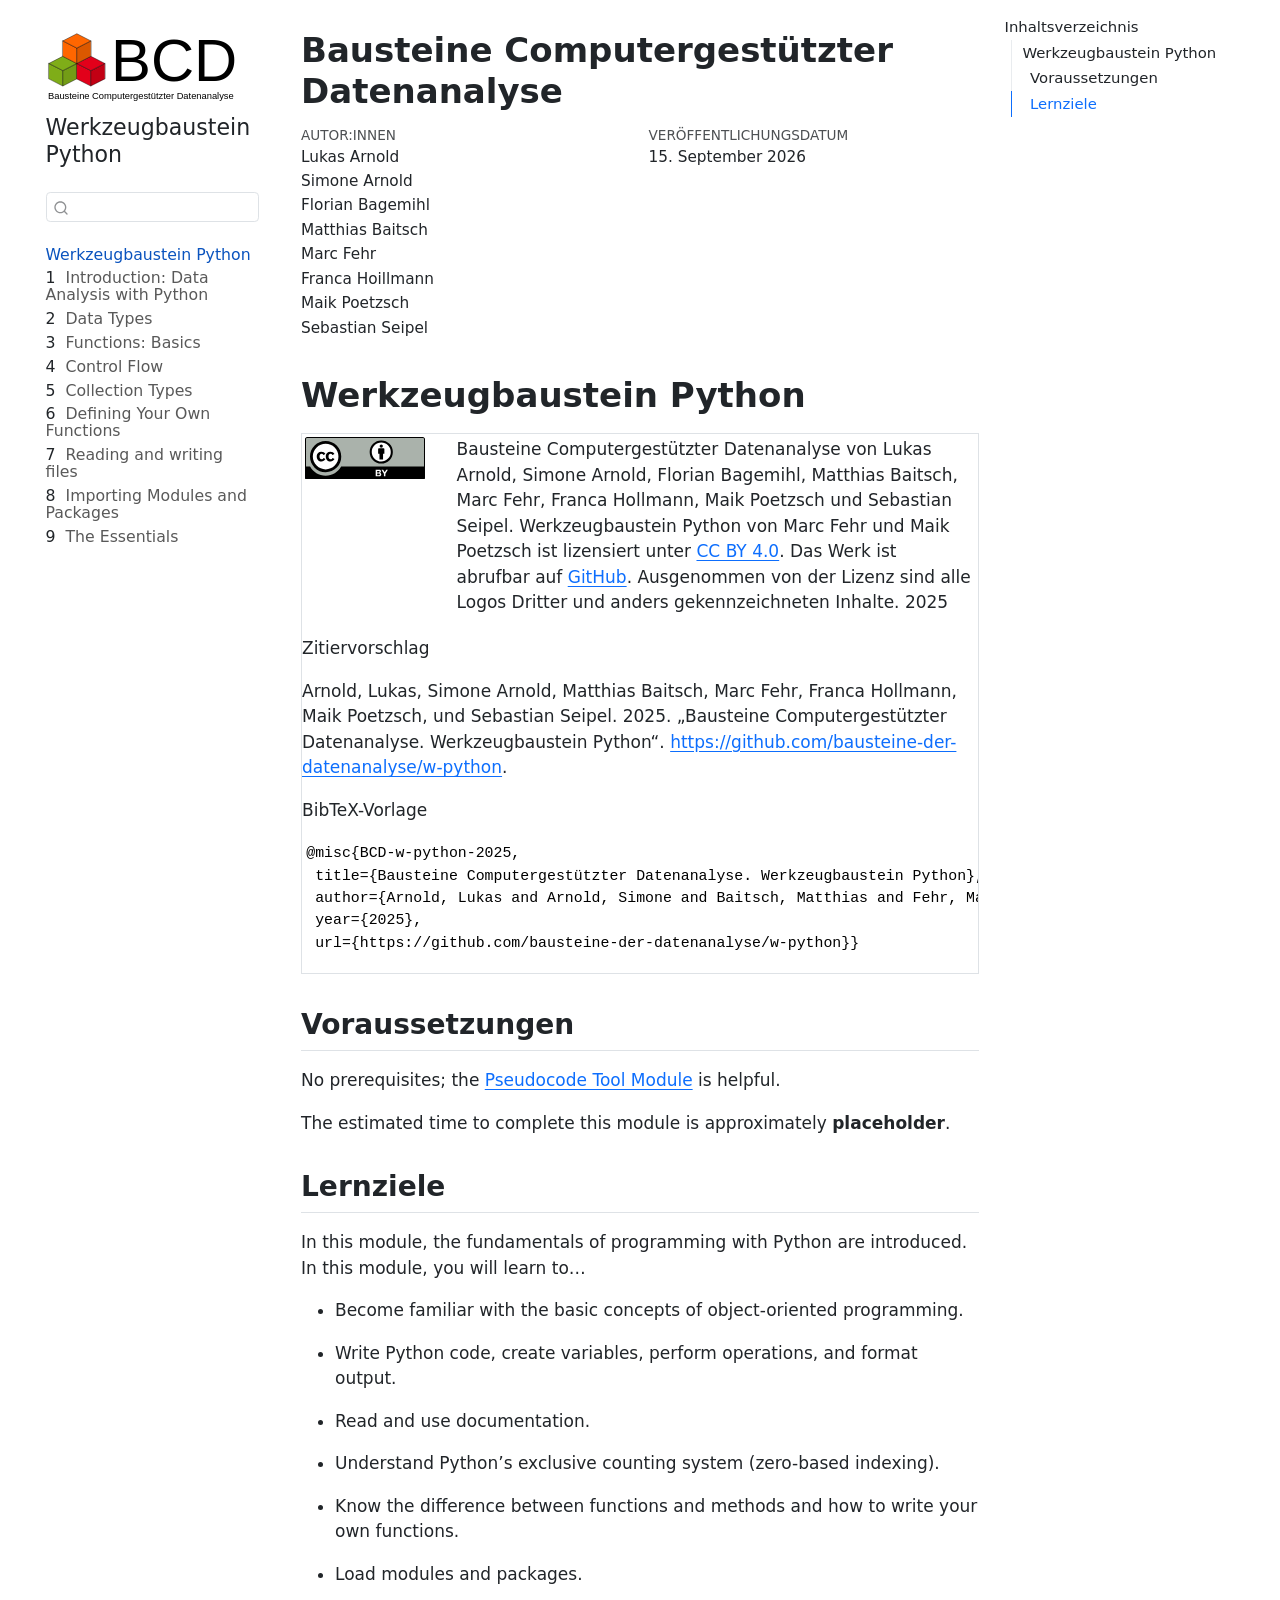
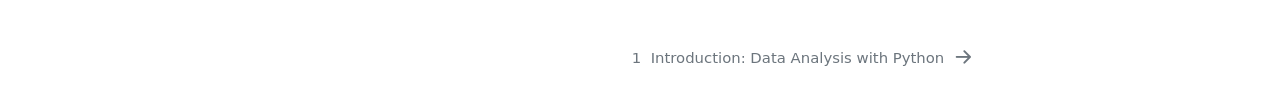
==== commit 220170dd: "CI added changes 2026-09-15 14:50:48" ====
--- a/output/book/index.html
+++ b/output/book/index.html
@@ -2,7 +2,7 @@
 <html xmlns="http://www.w3.org/1999/xhtml" lang="de" xml:lang="de"><head>
 
 <meta charset="utf-8">
-<meta name="generator" content="quarto-1.8.27">
+<meta name="generator" content="quarto-1.10.18">
 
 <meta name="viewport" content="width=device-width, initial-scale=1.0, user-scalable=yes">
 
@@ -17,10 +17,16 @@
 
 <title>Bausteine Computergestützter Datenanalyse</title>
 <style>
-code{white-space: pre-wrap;}
+/* Default styles provided by pandoc.
+** See https://pandoc.org/MANUAL.html#variables-for-html for config info.
+*/
 span.smallcaps{font-variant: small-caps;}
-div.columns{display: flex; gap: min(4vw, 1.5em);}
-div.column{flex: auto; overflow-x: auto;}
+div.columns{display: flex; gap: 1.5em;}
+div.column{flex: auto;}
+@media screen {
+div.columns{gap: min(4vw, 1.5em);}
+div.column{overflow-x: auto;}
+}
 div.hanging-indent{margin-left: 1.5em; text-indent: -1.5em;}
 ul.task-list{list-style: none;}
 ul.task-list li input[type="checkbox"] {
@@ -41,15 +47,14 @@
 <link href="./skript/einleitung.html" rel="next">
 <script src="site_libs/quarto-html/quarto.js" type="module"></script>
 <script src="site_libs/quarto-html/tabsets/tabsets.js" type="module"></script>
-<script src="site_libs/quarto-html/axe/axe-check.js" type="module"></script>
 <script src="site_libs/quarto-html/popper.min.js"></script>
 <script src="site_libs/quarto-html/tippy.umd.min.js"></script>
 <script src="site_libs/quarto-html/anchor.min.js"></script>
 <link href="site_libs/quarto-html/tippy.css" rel="stylesheet">
-<link href="site_libs/quarto-html/quarto-syntax-highlighting-ed96de9b727972fe78a7b5d16c58bf87.css" rel="stylesheet" id="quarto-text-highlighting-styles">
+<link href="site_libs/quarto-html/quarto-syntax-highlighting-64a204ab8560d761af7679ceaba22944.css" rel="stylesheet" id="quarto-text-highlighting-styles">
 <script src="site_libs/bootstrap/bootstrap.min.js"></script>
 <link href="site_libs/bootstrap/bootstrap-icons.css" rel="stylesheet">
-<link href="site_libs/bootstrap/bootstrap-c8cd78f0f7a4102d54b040ada74a3c93.min.css" rel="stylesheet" append-hash="true" id="quarto-bootstrap" data-mode="light">
+<link href="site_libs/bootstrap/bootstrap-41d1ed59529443dc312b46011c211845.min.css" rel="stylesheet" append-hash="true" id="quarto-bootstrap" data-mode="light">
 <script id="quarto-search-options" type="application/json">{
   "location": "sidebar",
   "copy-button": false,
@@ -228,7 +233,7 @@
     <div>
     <div class="quarto-title-meta-heading">Veröffentlichungsdatum</div>
     <div class="quarto-title-meta-contents">
-      <p class="date">3. März 2026</p>
+      <p class="date">15. September 2026</p>
     </div>
   </div>
   
--- a/output/book/site_libs/quarto-html/quarto-syntax-highlighting-64a204ab8560d761af7679ceaba22944.css
+++ b/output/book/site_libs/quarto-html/quarto-syntax-highlighting-64a204ab8560d761af7679ceaba22944.css
@@ -0,0 +1,236 @@
+/* quarto syntax highlight colors */
+:root {
+  --quarto-hl-ot-color: #003B4F;
+  --quarto-hl-at-color: #657422;
+  --quarto-hl-ss-color: #20794D;
+  --quarto-hl-an-color: #5E5E5E;
+  --quarto-hl-fu-color: #4758AB;
+  --quarto-hl-st-color: #20794D;
+  --quarto-hl-cf-color: #003B4F;
+  --quarto-hl-op-color: #5E5E5E;
+  --quarto-hl-er-color: #AD0000;
+  --quarto-hl-bn-color: #AD0000;
+  --quarto-hl-al-color: #AD0000;
+  --quarto-hl-va-color: #111111;
+  --quarto-hl-bu-color: inherit;
+  --quarto-hl-ex-color: inherit;
+  --quarto-hl-pp-color: #AD0000;
+  --quarto-hl-in-color: #5E5E5E;
+  --quarto-hl-vs-color: #20794D;
+  --quarto-hl-wa-color: #5E5E5E;
+  --quarto-hl-do-color: #5E5E5E;
+  --quarto-hl-im-color: #00769E;
+  --quarto-hl-ch-color: #20794D;
+  --quarto-hl-dt-color: #AD0000;
+  --quarto-hl-fl-color: #AD0000;
+  --quarto-hl-co-color: #5E5E5E;
+  --quarto-hl-cv-color: #5E5E5E;
+  --quarto-hl-cn-color: #8f5902;
+  --quarto-hl-sc-color: #5E5E5E;
+  --quarto-hl-dv-color: #AD0000;
+  --quarto-hl-kw-color: #003B4F;
+}
+
+/* other quarto variables */
+:root {
+  --quarto-font-monospace: SFMono-Regular, Menlo, Monaco, Consolas, "Liberation Mono", "Courier New", monospace;
+}
+
+/* syntax highlight based on Pandoc's rules */
+pre > code.sourceCode > span {
+  color: #003B4F;
+}
+
+code.sourceCode > span {
+  color: #003B4F;
+}
+
+div.sourceCode,
+div.sourceCode pre.sourceCode {
+  color: #003B4F;
+}
+
+/* Normal */
+code span {
+  color: #003B4F;
+}
+
+/* Alert */
+code span.al {
+  color: #AD0000;
+  font-style: inherit;
+}
+
+/* Annotation */
+code span.an {
+  color: #5E5E5E;
+  font-style: inherit;
+}
+
+/* Attribute */
+code span.at {
+  color: #657422;
+  font-style: inherit;
+}
+
+/* BaseN */
+code span.bn {
+  color: #AD0000;
+  font-style: inherit;
+}
+
+/* BuiltIn */
+code span.bu {
+  font-style: inherit;
+}
+
+/* ControlFlow */
+code span.cf {
+  color: #003B4F;
+  font-weight: bold;
+  font-style: inherit;
+}
+
+/* Char */
+code span.ch {
+  color: #20794D;
+  font-style: inherit;
+}
+
+/* Constant */
+code span.cn {
+  color: #8f5902;
+  font-style: inherit;
+}
+
+/* Comment */
+code span.co {
+  color: #5E5E5E;
+  font-style: inherit;
+}
+
+/* CommentVar */
+code span.cv {
+  color: #5E5E5E;
+  font-style: italic;
+}
+
+/* Documentation */
+code span.do {
+  color: #5E5E5E;
+  font-style: italic;
+}
+
+/* DataType */
+code span.dt {
+  color: #AD0000;
+  font-style: inherit;
+}
+
+/* DecVal */
+code span.dv {
+  color: #AD0000;
+  font-style: inherit;
+}
+
+/* Error */
+code span.er {
+  color: #AD0000;
+  font-style: inherit;
+}
+
+/* Extension */
+code span.ex {
+  font-style: inherit;
+}
+
+/* Float */
+code span.fl {
+  color: #AD0000;
+  font-style: inherit;
+}
+
+/* Function */
+code span.fu {
+  color: #4758AB;
+  font-style: inherit;
+}
+
+/* Import */
+code span.im {
+  color: #00769E;
+  font-style: inherit;
+}
+
+/* Information */
+code span.in {
+  color: #5E5E5E;
+  font-style: inherit;
+}
+
+/* Keyword */
+code span.kw {
+  color: #003B4F;
+  font-weight: bold;
+  font-style: inherit;
+}
+
+/* Operator */
+code span.op {
+  color: #5E5E5E;
+  font-style: inherit;
+}
+
+/* Other */
+code span.ot {
+  color: #003B4F;
+  font-style: inherit;
+}
+
+/* Preprocessor */
+code span.pp {
+  color: #AD0000;
+  font-style: inherit;
+}
+
+/* SpecialChar */
+code span.sc {
+  color: #5E5E5E;
+  font-style: inherit;
+}
+
+/* SpecialString */
+code span.ss {
+  color: #20794D;
+  font-style: inherit;
+}
+
+/* String */
+code span.st {
+  color: #20794D;
+  font-style: inherit;
+}
+
+/* Variable */
+code span.va {
+  color: #111111;
+  font-style: inherit;
+}
+
+/* VerbatimString */
+code span.vs {
+  color: #20794D;
+  font-style: inherit;
+}
+
+/* Warning */
+code span.wa {
+  color: #5E5E5E;
+  font-style: italic;
+}
+
+.prevent-inlining {
+  content: "</";
+}
+
+/*# sourceMappingURL=9d8d5bb603a83b8298b89080a598c93b.css.map */
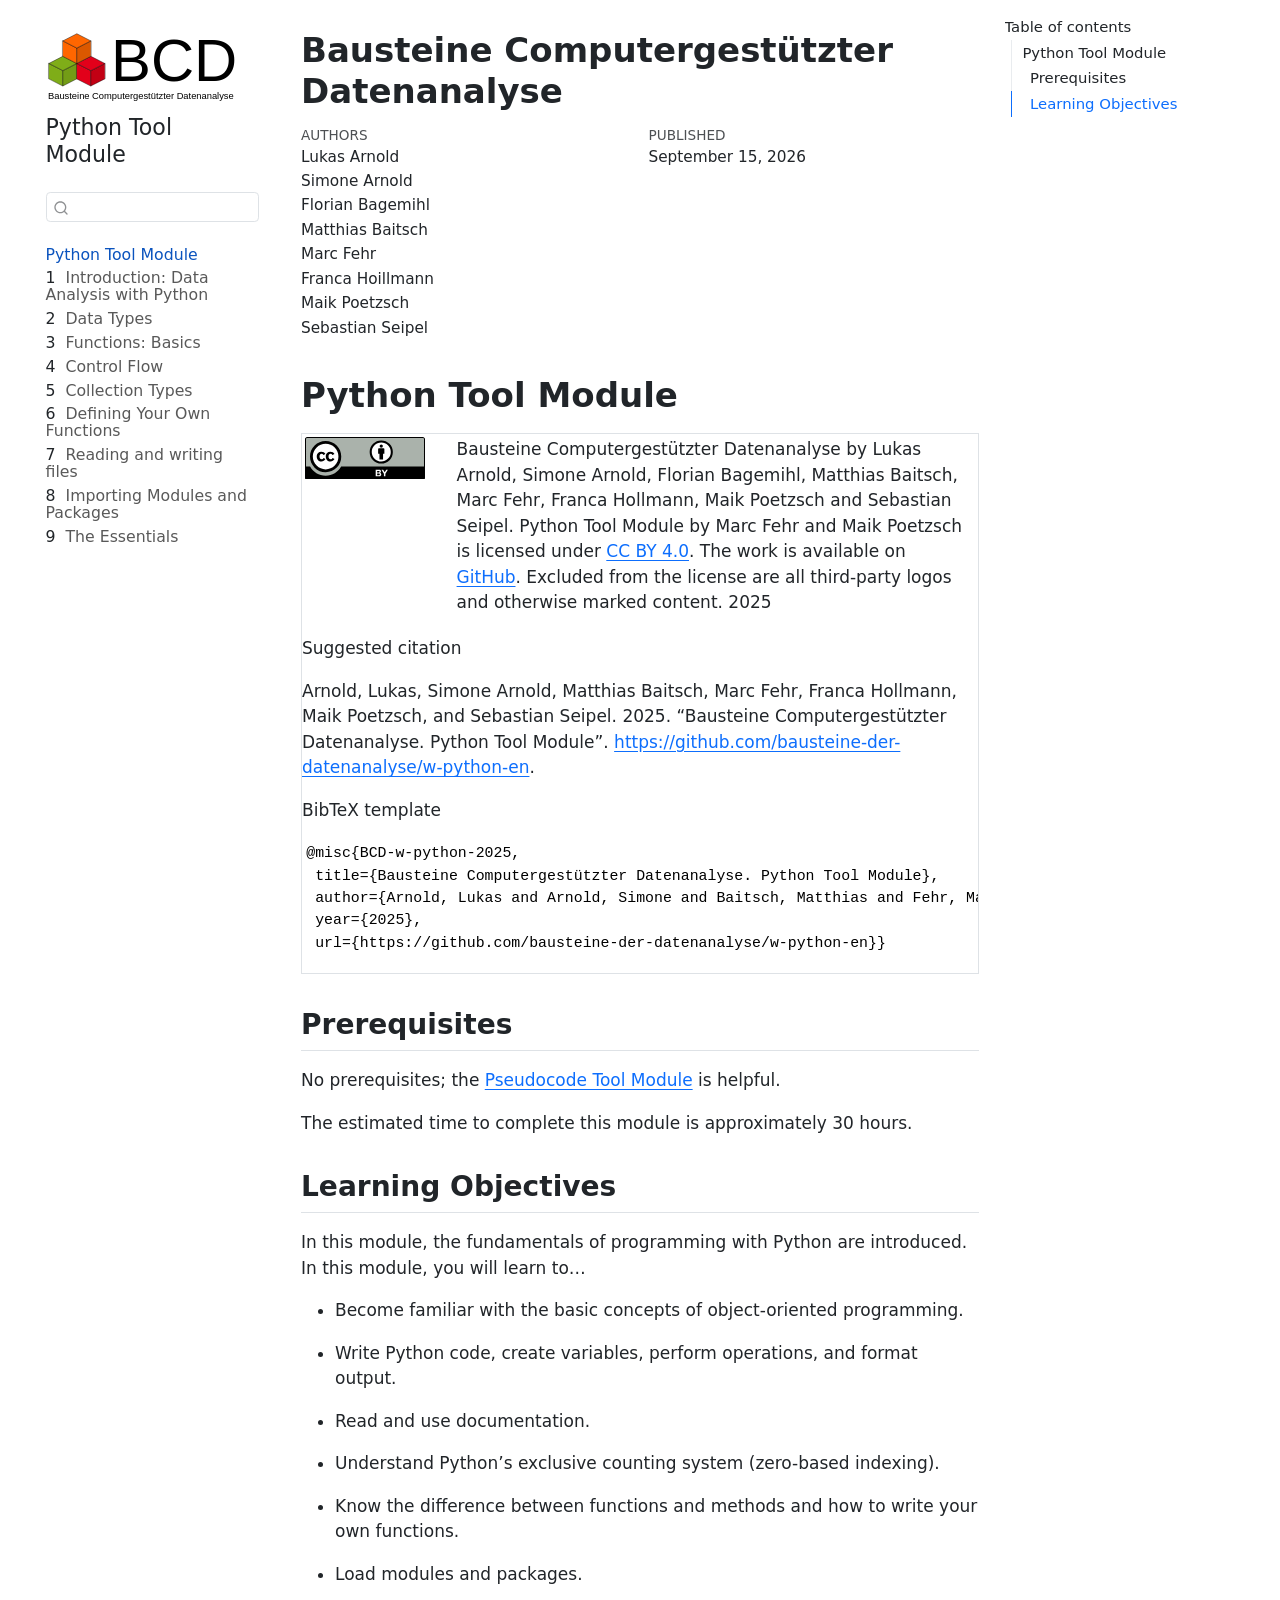
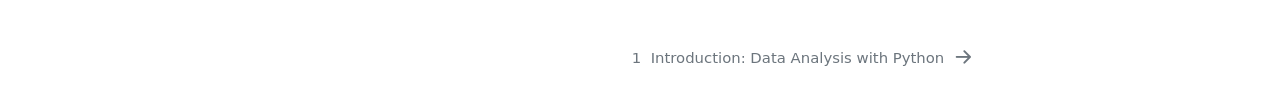
==== commit 6a5f8aad: "CI added changes 2026-09-15 15:15:17" ====
--- a/output/book/index.html
+++ b/output/book/index.html
@@ -1,5 +1,5 @@
 <!DOCTYPE html>
-<html xmlns="http://www.w3.org/1999/xhtml" lang="de" xml:lang="de"><head>
+<html xmlns="http://www.w3.org/1999/xhtml" lang="en" xml:lang="en"><head>
 
 <meta charset="utf-8">
 <meta name="generator" content="quarto-1.10.18">
@@ -14,6 +14,7 @@
 <meta name="author" content="Franca Hoillmann">
 <meta name="author" content="Maik Poetzsch">
 <meta name="author" content="Sebastian Seipel">
+<meta name="dcterms.date" content="2026-09-15">
 
 <title>Bausteine Computergestützter Datenanalyse</title>
 <style>
@@ -69,17 +70,17 @@
   ],
   "show-item-context": false,
   "language": {
-    "search-no-results-text": "Keine Treffer",
-    "search-matching-documents-text": "Treffer",
-    "search-copy-link-title": "Link in die Suche kopieren",
-    "search-hide-matches-text": "Zusätzliche Treffer verbergen",
-    "search-more-match-text": "weitere Treffer in diesem Dokument",
-    "search-more-matches-text": "weitere Treffer in diesem Dokument",
-    "search-clear-button-title": "Zurücksetzen",
+    "search-no-results-text": "No results",
+    "search-matching-documents-text": "matching documents",
+    "search-copy-link-title": "Copy link to search",
+    "search-hide-matches-text": "Hide additional matches",
+    "search-more-match-text": "more match in this document",
+    "search-more-matches-text": "more matches in this document",
+    "search-clear-button-title": "Clear",
     "search-text-placeholder": "",
-    "search-detached-cancel-button-title": "Abbrechen",
-    "search-submit-button-title": "Abschicken",
-    "search-label": "Suchen"
+    "search-detached-cancel-button-title": "Cancel",
+    "search-submit-button-title": "Submit",
+    "search-label": "Search"
   }
 }</script>
 <link rel="shortcut icon" href="skript/00-bilder/favicon_bcd_new.svg">
@@ -94,13 +95,13 @@
   <header id="quarto-header" class="headroom fixed-top">
   <nav class="quarto-secondary-nav">
     <div class="container-fluid d-flex">
-      <button type="button" class="quarto-btn-toggle btn" data-bs-toggle="collapse" role="button" data-bs-target=".quarto-sidebar-collapse-item" aria-controls="quarto-sidebar" aria-expanded="false" aria-label="Seitenleiste umschalten" onclick="if (window.quartoToggleHeadroom) { window.quartoToggleHeadroom(); }">
+      <button type="button" class="quarto-btn-toggle btn" data-bs-toggle="collapse" role="button" data-bs-target=".quarto-sidebar-collapse-item" aria-controls="quarto-sidebar" aria-expanded="false" aria-label="Toggle sidebar navigation" onclick="if (window.quartoToggleHeadroom) { window.quartoToggleHeadroom(); }">
         <i class="bi bi-layout-text-sidebar-reverse"></i>
       </button>
-        <nav class="quarto-page-breadcrumbs" aria-label="breadcrumb"><ol class="breadcrumb"><li class="breadcrumb-item"><a href="./index.html">Werkzeugbaustein Python</a></li></ol></nav>
-        <a class="flex-grow-1" role="navigation" data-bs-toggle="collapse" data-bs-target=".quarto-sidebar-collapse-item" aria-controls="quarto-sidebar" aria-expanded="false" aria-label="Seitenleiste umschalten" onclick="if (window.quartoToggleHeadroom) { window.quartoToggleHeadroom(); }">      
+        <nav class="quarto-page-breadcrumbs" aria-label="breadcrumb"><ol class="breadcrumb"><li class="breadcrumb-item"><a href="./index.html">Python Tool Module</a></li></ol></nav>
+        <a class="flex-grow-1" role="navigation" data-bs-toggle="collapse" data-bs-target=".quarto-sidebar-collapse-item" aria-controls="quarto-sidebar" aria-expanded="false" aria-label="Toggle sidebar navigation" onclick="if (window.quartoToggleHeadroom) { window.quartoToggleHeadroom(); }">      
         </a>
-      <button type="button" class="btn quarto-search-button" aria-label="Suchen" onclick="window.quartoOpenSearch();">
+      <button type="button" class="btn quarto-search-button" aria-label="Search" onclick="window.quartoOpenSearch();">
         <i class="bi bi-search"></i>
       </button>
     </div>
@@ -116,12 +117,12 @@
       <img src="./skript/00-bilder/logo_with_text_new.svg" alt="" class="sidebar-logo dark-content py-0 d-lg-inline d-none">
       </a>
     <div class="sidebar-title mb-0 py-0">
-      <a href="./">Werkzeugbaustein Python</a> 
+      <a href="./">Python Tool Module</a> 
     </div>
       </div>
         <div class="mt-2 flex-shrink-0 align-items-center">
         <div class="sidebar-search">
-        <div id="quarto-search" class="" title="Suchen"></div>
+        <div id="quarto-search" class="" title="Search"></div>
         </div>
         </div>
     <div class="sidebar-menu-container"> 
@@ -129,7 +130,7 @@
         <li class="sidebar-item">
   <div class="sidebar-item-container"> 
   <a href="./index.html" class="sidebar-item-text sidebar-link active">
- <span class="menu-text">Werkzeugbaustein Python</span></a>
+ <span class="menu-text">Python Tool Module</span></a>
   </div>
 </li>
         <li class="sidebar-item">
@@ -193,13 +194,13 @@
 <!-- margin-sidebar -->
     <div id="quarto-margin-sidebar" class="sidebar margin-sidebar">
         <nav id="TOC" role="doc-toc" class="toc-active">
-    <h2 id="toc-title">Inhaltsverzeichnis</h2>
+    <h2 id="toc-title">Table of contents</h2>
    
   <ul>
-  <li><a href="#werkzeugbaustein-python" id="toc-werkzeugbaustein-python" class="nav-link active" data-scroll-target="#werkzeugbaustein-python">Werkzeugbaustein Python</a>
+  <li><a href="#python-tool-module" id="toc-python-tool-module" class="nav-link active" data-scroll-target="#python-tool-module">Python Tool Module</a>
   <ul class="collapse">
-  <li><a href="#voraussetzungen" id="toc-voraussetzungen" class="nav-link" data-scroll-target="#voraussetzungen">Voraussetzungen</a></li>
-  <li><a href="#lernziele" id="toc-lernziele" class="nav-link" data-scroll-target="#lernziele">Lernziele</a></li>
+  <li><a href="#prerequisites" id="toc-prerequisites" class="nav-link" data-scroll-target="#prerequisites">Prerequisites</a></li>
+  <li><a href="#learning-objectives" id="toc-learning-objectives" class="nav-link" data-scroll-target="#learning-objectives">Learning Objectives</a></li>
   </ul></li>
   </ul>
 </nav>
@@ -217,7 +218,7 @@
 <div class="quarto-title-meta">
 
     <div>
-    <div class="quarto-title-meta-heading">Autor:innen</div>
+    <div class="quarto-title-meta-heading">Authors</div>
     <div class="quarto-title-meta-contents">
              <p>Lukas Arnold </p>
              <p>Simone Arnold </p>
@@ -231,9 +232,9 @@
   </div>
     
     <div>
-    <div class="quarto-title-meta-heading">Veröffentlichungsdatum</div>
+    <div class="quarto-title-meta-heading">Published</div>
     <div class="quarto-title-meta-contents">
-      <p class="date">15. September 2026</p>
+      <p class="date">September 15, 2026</p>
     </div>
   </div>
   
@@ -245,35 +246,35 @@
 </header>
 
 
-<section id="werkzeugbaustein-python" class="level1 unnumbered">
-<h1 class="unnumbered">Werkzeugbaustein Python</h1>
+<section id="python-tool-module" class="level1 unnumbered">
+<h1 class="unnumbered">Python Tool Module</h1>
 <div id="Lizenz" class="border">
 <div class="quarto-layout-panel" data-layout="[20, 80]">
 <div class="quarto-layout-row">
 <div class="quarto-layout-cell" style="flex-basis: 20.0%;justify-content: center;">
-<p><img src="skript/00-bilder/CC-BY.svg" class="img-fluid" alt="Symbol des Lizenzhinweises Creative Commons BY"></p>
+<p><img src="skript/00-bilder/CC-BY.svg" class="img-fluid" alt="Symbol of the Creative Commons BY license notice"></p>
 </div>
 <div class="quarto-layout-cell" style="flex-basis: 80.0%;justify-content: flex-start;">
-<p>Bausteine Computergestützter Datenanalyse von Lukas Arnold, Simone Arnold, Florian Bagemihl, Matthias Baitsch, Marc Fehr, Franca Hollmann, Maik Poetzsch und Sebastian Seipel. Werkzeugbaustein Python von Marc Fehr und Maik Poetzsch ist lizensiert unter <a href="https://creativecommons.org/licenses/by/4.0/deed.de">CC BY 4.0</a>. Das Werk ist abrufbar auf <a href="https://github.com/bausteine-der-datenanalyse/w-python">GitHub</a>. Ausgenommen von der Lizenz sind alle Logos Dritter und anders gekennzeichneten Inhalte. 2025</p>
+<p>Bausteine Computergestützter Datenanalyse by Lukas Arnold, Simone Arnold, Florian Bagemihl, Matthias Baitsch, Marc Fehr, Franca Hollmann, Maik Poetzsch and Sebastian Seipel. Python Tool Module by Marc Fehr and Maik Poetzsch is licensed under <a href="https://creativecommons.org/licenses/by/4.0/deed.de">CC BY 4.0</a>. The work is available on <a href="https://github.com/bausteine-der-datenanalyse/w-python-en">GitHub</a>. Excluded from the license are all third-party logos and otherwise marked content. 2025</p>
 </div>
 </div>
 </div>
-<p>Zitiervorschlag</p>
-<p>Arnold, Lukas, Simone Arnold, Matthias Baitsch, Marc Fehr, Franca Hollmann, Maik Poetzsch, und Sebastian Seipel. 2025. „Bausteine Computergestützter Datenanalyse. Werkzeugbaustein Python“. <a href="https://github.com/bausteine-der-datenanalyse/w-python" class="uri">https://github.com/bausteine-der-datenanalyse/w-python</a>.</p>
-<p>BibTeX-Vorlage</p>
+<p>Suggested citation</p>
+<p>Arnold, Lukas, Simone Arnold, Matthias Baitsch, Marc Fehr, Franca Hollmann, Maik Poetzsch, and Sebastian Seipel. 2025. “Bausteine Computergestützter Datenanalyse. Python Tool Module”. <a href="https://github.com/bausteine-der-datenanalyse/w-python-en" class="uri">https://github.com/bausteine-der-datenanalyse/w-python-en</a>.</p>
+<p>BibTeX template</p>
 <pre><code>@misc{BCD-w-python-2025,
- title={Bausteine Computergestützter Datenanalyse. Werkzeugbaustein Python},
+ title={Bausteine Computergestützter Datenanalyse. Python Tool Module},
  author={Arnold, Lukas and Arnold, Simone and Baitsch, Matthias and Fehr, Marc and Hollmann, Franca and Poetzsch, Maik and Seipel, Sebastian},
  year={2025},
- url={https://github.com/bausteine-der-datenanalyse/w-python}} </code></pre>
+ url={https://github.com/bausteine-der-datenanalyse/w-python-en}}</code></pre>
 </div>
-<section id="voraussetzungen" class="level2">
-<h2 class="anchored" data-anchor-id="voraussetzungen">Voraussetzungen</h2>
+<section id="prerequisites" class="level2">
+<h2 class="anchored" data-anchor-id="prerequisites">Prerequisites</h2>
 <p>No prerequisites; the <a href="https://bausteine-der-datenanalyse.github.io/w-pseudocode/Pseudocode.html">Pseudocode Tool Module</a> is helpful.</p>
-<p>The estimated time to complete this module is approximately <strong>placeholder</strong>.</p>
+<p>The estimated time to complete this module is approximately 30 hours.</p>
 </section>
-<section id="lernziele" class="level2">
-<h2 class="anchored" data-anchor-id="lernziele">Lernziele</h2>
+<section id="learning-objectives" class="level2">
+<h2 class="anchored" data-anchor-id="learning-objectives">Learning Objectives</h2>
 <p>In this module, the fundamentals of programming with Python are introduced. In this module, you will learn to…</p>
 <ul>
 <li><p>Become familiar with the basic concepts of object-oriented programming.</p></li>
@@ -314,12 +315,12 @@
       // flash "checked"
       button.classList.add('code-copy-button-checked');
       var currentTitle = button.getAttribute("title");
-      button.setAttribute("title", "Kopiert");
+      button.setAttribute("title", "Copied!");
       let tooltip;
       if (window.bootstrap) {
         button.setAttribute("data-bs-toggle", "tooltip");
         button.setAttribute("data-bs-placement", "left");
-        button.setAttribute("data-bs-title", "Kopiert");
+        button.setAttribute("data-bs-title", "Copied!");
         tooltip = new bootstrap.Tooltip(button, 
           { trigger: "manual", 
             customClass: "code-copy-button-tooltip",
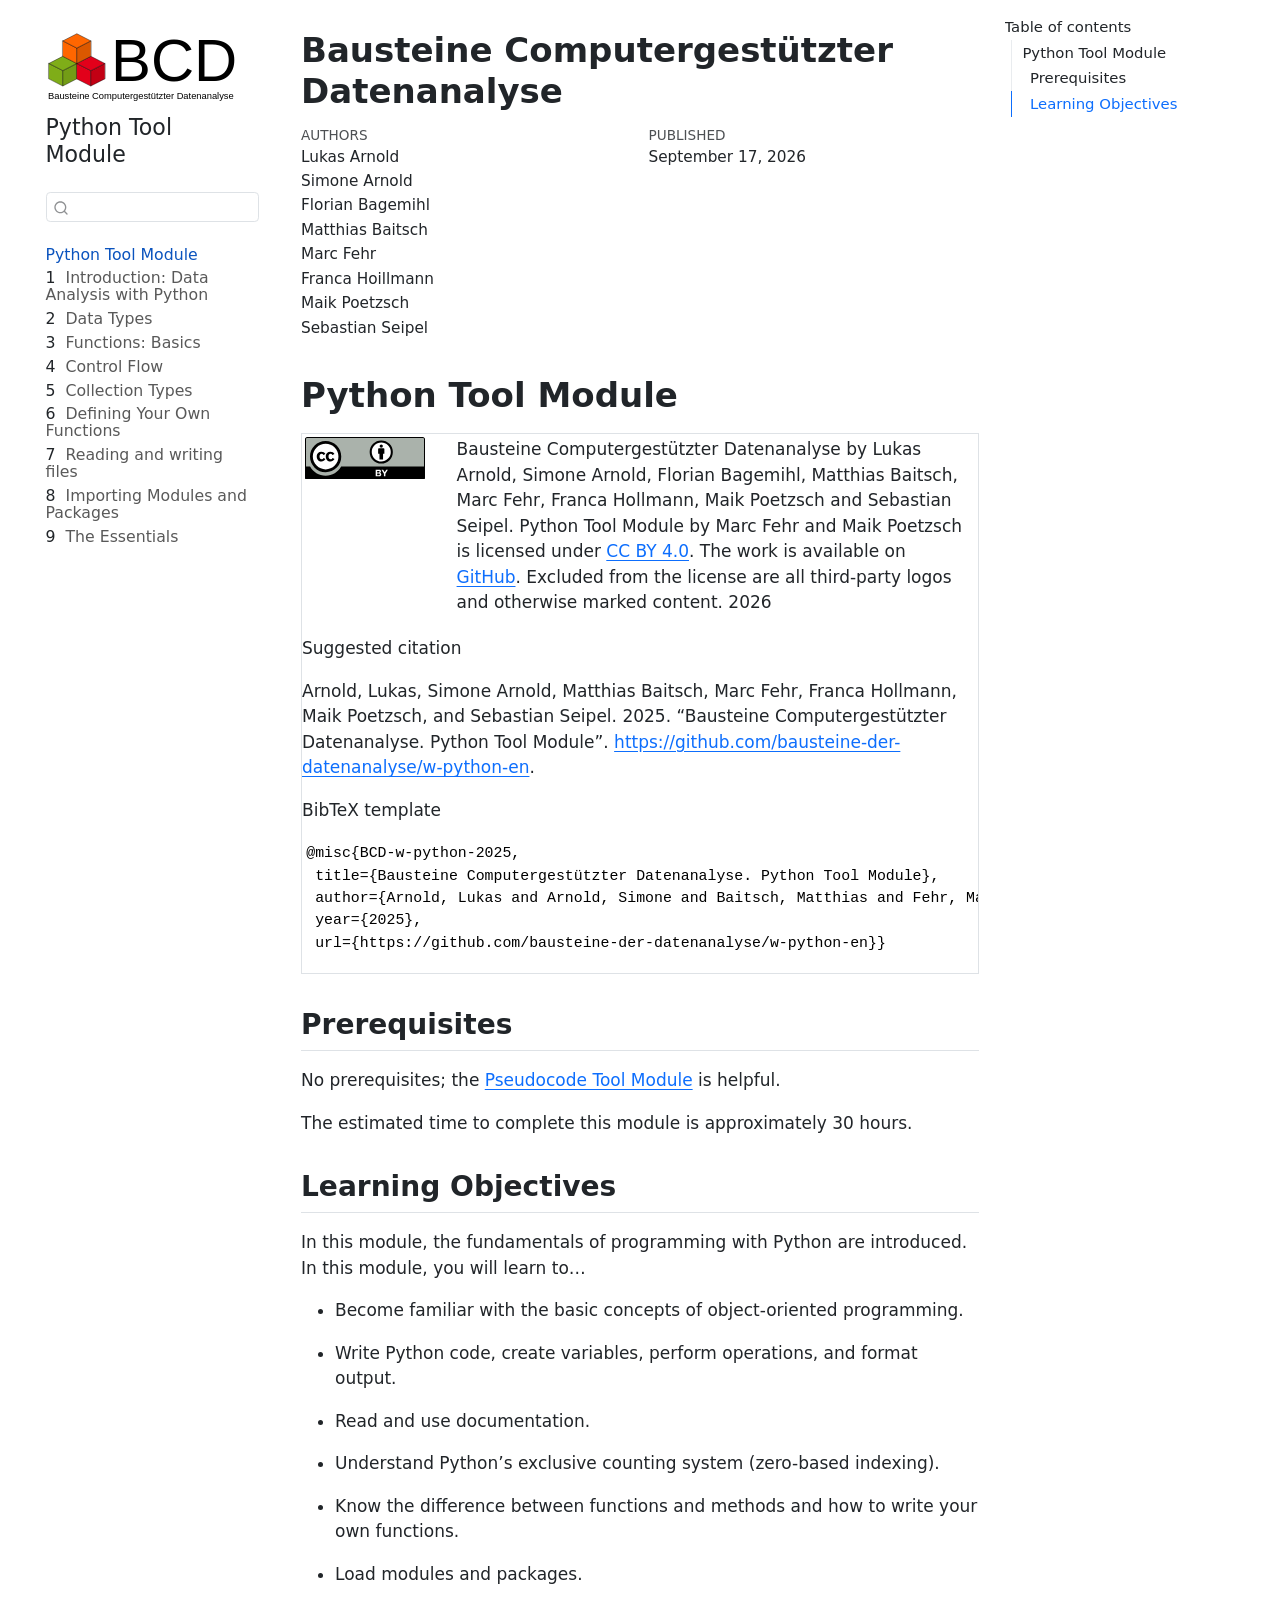
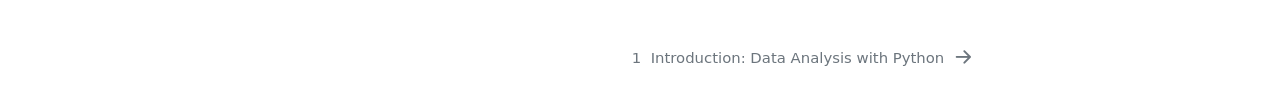
==== commit 56cd1896: "CI added changes 2026-09-17 10:12:53" ====
--- a/output/book/index.html
+++ b/output/book/index.html
@@ -14,7 +14,7 @@
 <meta name="author" content="Franca Hoillmann">
 <meta name="author" content="Maik Poetzsch">
 <meta name="author" content="Sebastian Seipel">
-<meta name="dcterms.date" content="2026-09-15">
+<meta name="dcterms.date" content="2026-09-17">
 
 <title>Bausteine Computergestützter Datenanalyse</title>
 <style>
@@ -234,7 +234,7 @@
     <div>
     <div class="quarto-title-meta-heading">Published</div>
     <div class="quarto-title-meta-contents">
-      <p class="date">September 15, 2026</p>
+      <p class="date">September 17, 2026</p>
     </div>
   </div>
   
@@ -255,7 +255,7 @@
 <p><img src="skript/00-bilder/CC-BY.svg" class="img-fluid" alt="Symbol of the Creative Commons BY license notice"></p>
 </div>
 <div class="quarto-layout-cell" style="flex-basis: 80.0%;justify-content: flex-start;">
-<p>Bausteine Computergestützter Datenanalyse by Lukas Arnold, Simone Arnold, Florian Bagemihl, Matthias Baitsch, Marc Fehr, Franca Hollmann, Maik Poetzsch and Sebastian Seipel. Python Tool Module by Marc Fehr and Maik Poetzsch is licensed under <a href="https://creativecommons.org/licenses/by/4.0/deed.de">CC BY 4.0</a>. The work is available on <a href="https://github.com/bausteine-der-datenanalyse/w-python-en">GitHub</a>. Excluded from the license are all third-party logos and otherwise marked content. 2025</p>
+<p>Bausteine Computergestützter Datenanalyse by Lukas Arnold, Simone Arnold, Florian Bagemihl, Matthias Baitsch, Marc Fehr, Franca Hollmann, Maik Poetzsch and Sebastian Seipel. Python Tool Module by Marc Fehr and Maik Poetzsch is licensed under <a href="https://creativecommons.org/licenses/by/4.0/deed.de">CC BY 4.0</a>. The work is available on <a href="https://github.com/bausteine-der-datenanalyse/w-python-en">GitHub</a>. Excluded from the license are all third-party logos and otherwise marked content. 2026</p>
 </div>
 </div>
 </div>
